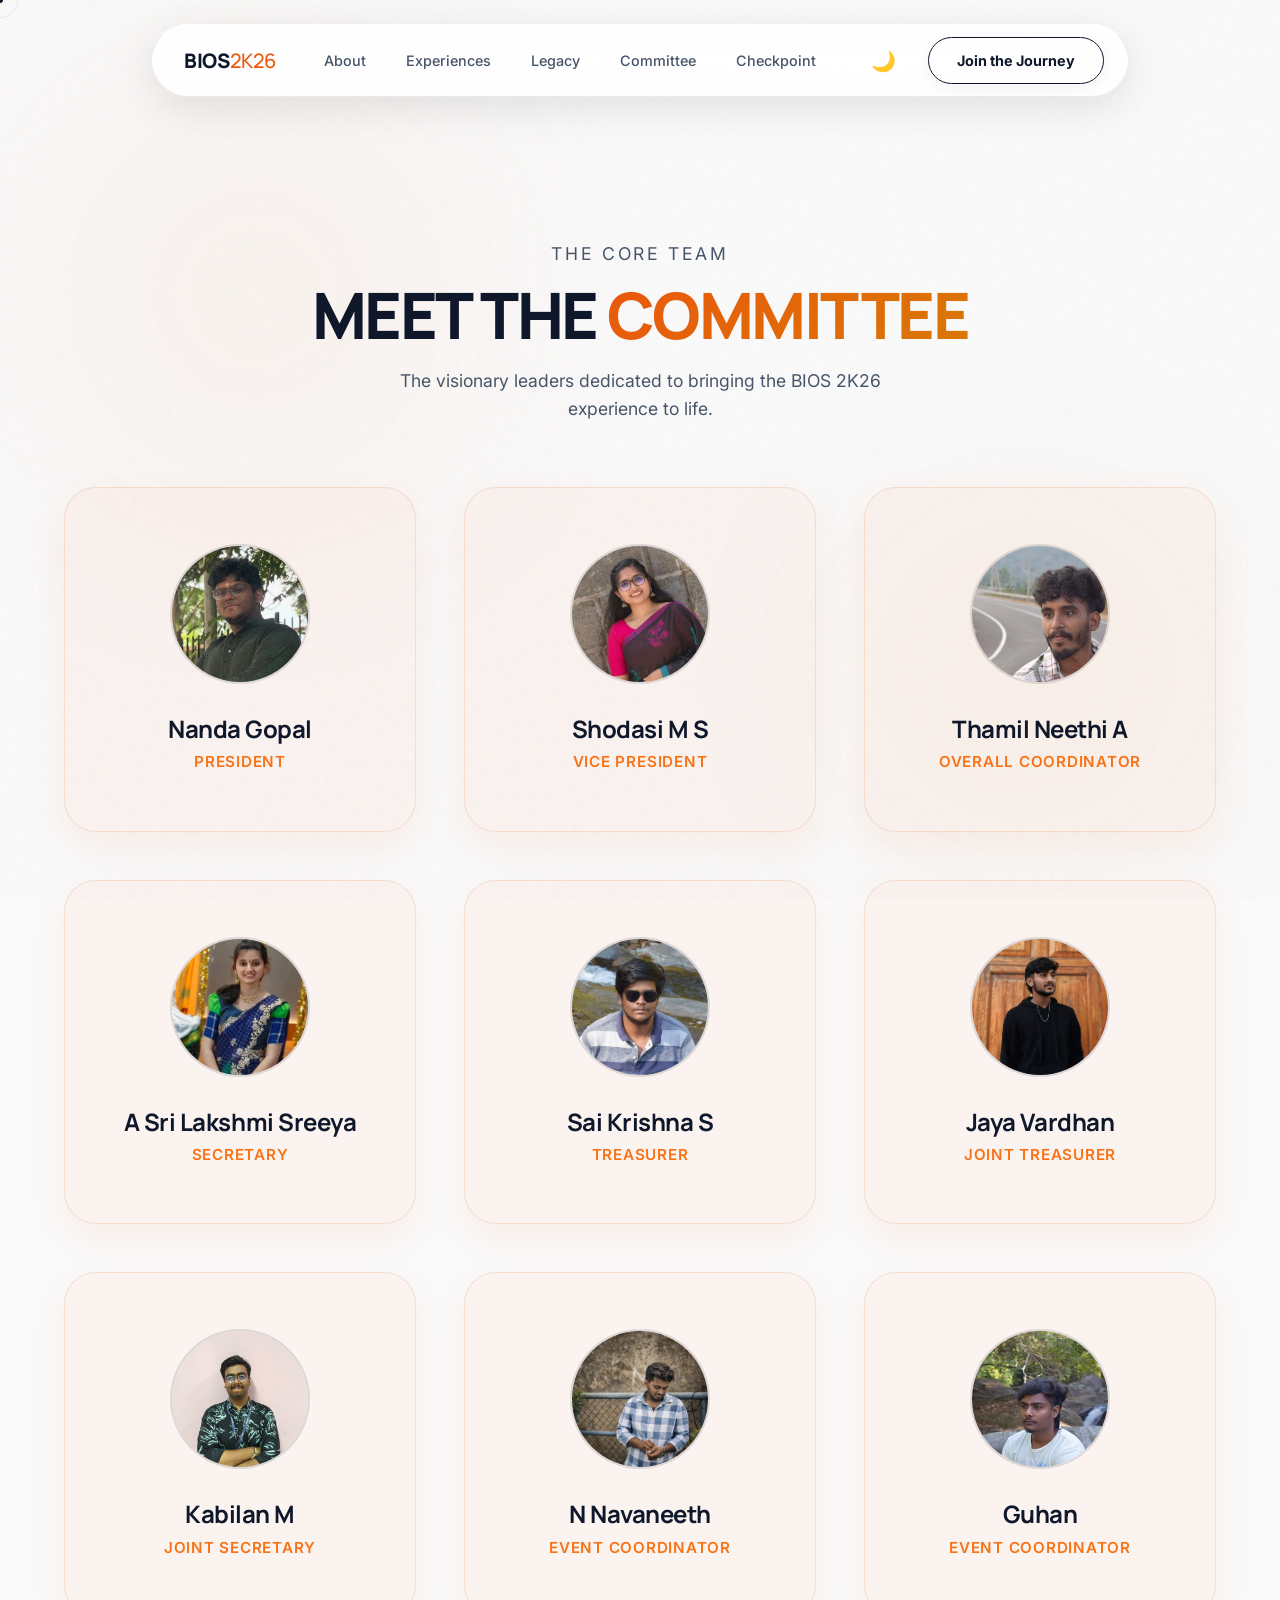
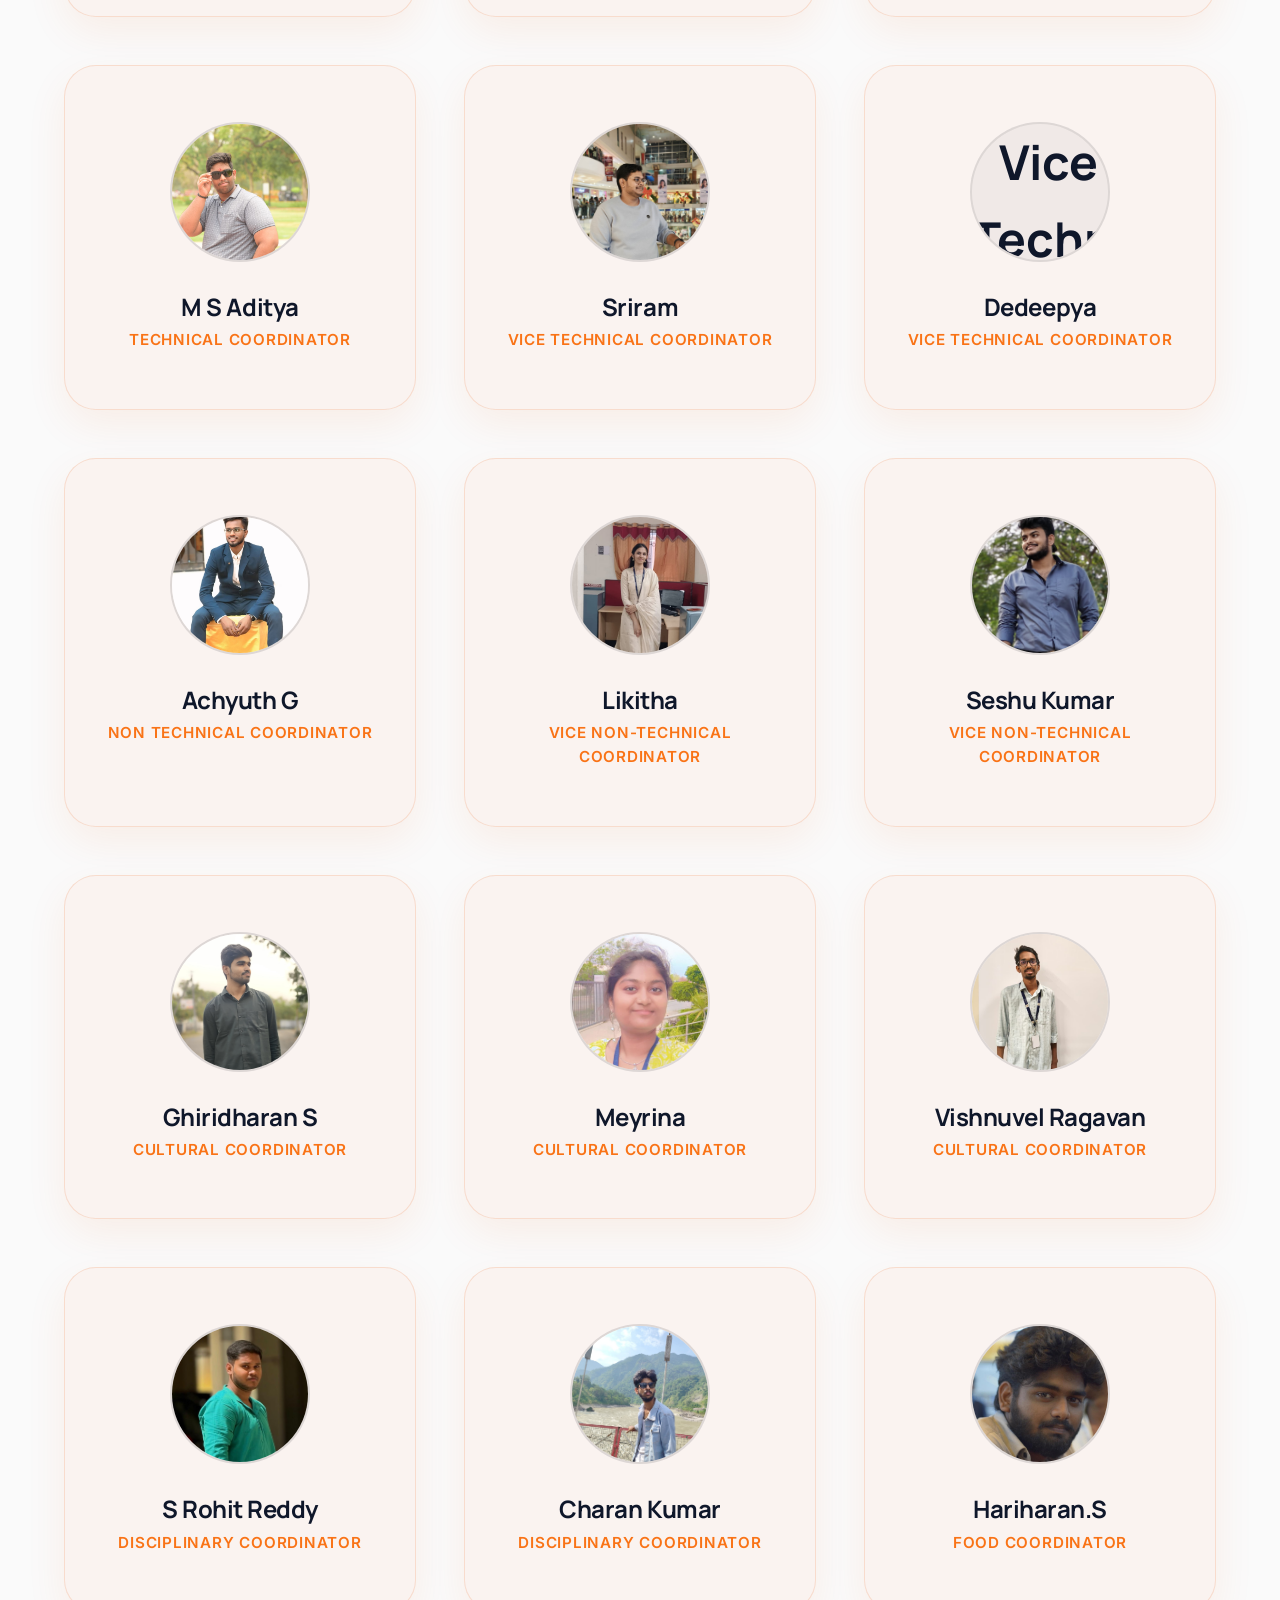
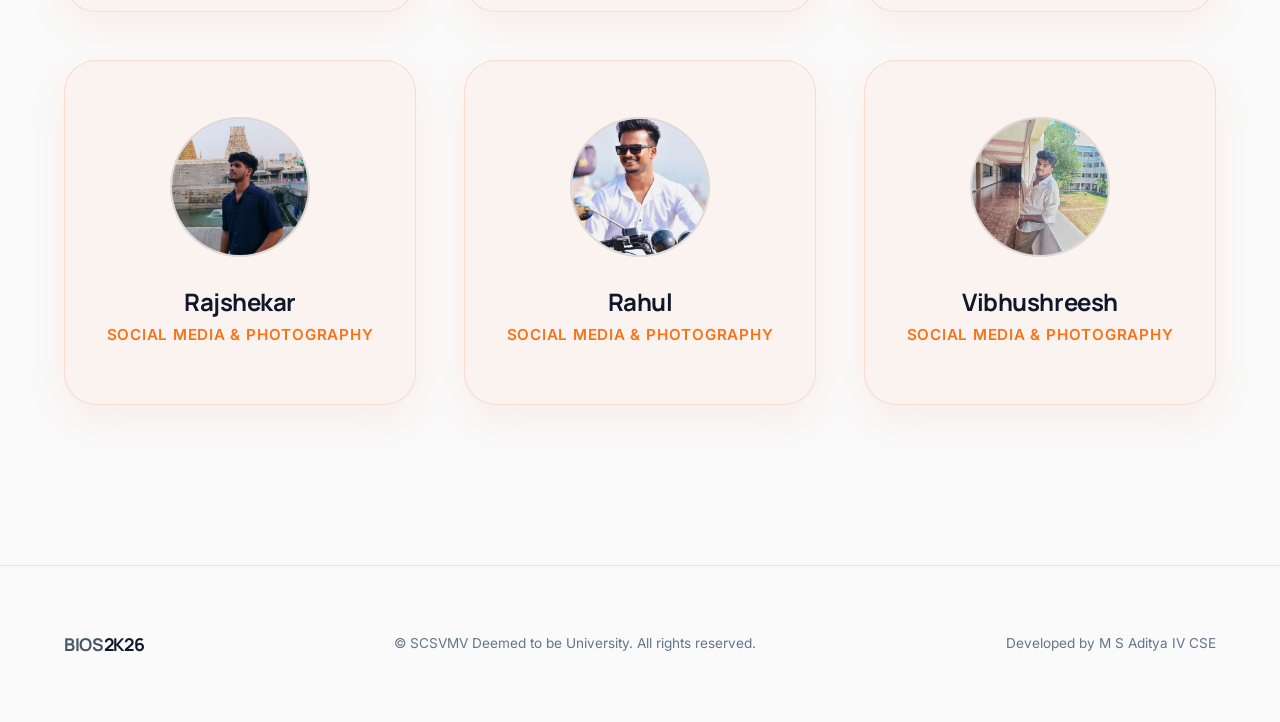
==== committee.html @ 8d7e70b3 "Added images to the posts" ====
<!DOCTYPE html>
<html lang="en" data-theme="dark">
<head>
    <meta charset="UTF-8">
    <meta name="viewport" content="width=device-width, initial-scale=1.0">
    <title>BIOS 2K26 - Committee</title>
    <meta name="description" content="Meet the brilliant minds and dedicated team behind BIOS 2K26.">
    <link rel="preconnect" href="https://fonts.googleapis.com">
    <link rel="preconnect" href="https://fonts.gstatic.com" crossorigin>
    <link href="https://fonts.googleapis.com/css2?family=Inter:wght@300;400;500;600&family=Manrope:wght@400;600;700;800&display=swap" rel="stylesheet">
    <link rel="stylesheet" href="styles.css">
</head>
<body>
    
    <!-- Custom Elegant Cursor -->
    <div class="cursor"></div>
    <div class="cursor-follower"></div>

    <!-- Sophisticated Background -->
    <div class="rich-background">
        <div class="stars"></div>
        <div class="twinkling"></div>
        <div class="mesh-1"></div>
        <div class="mesh-2"></div>
        <div class="noise-overlay"></div>
    </div>

    <!-- Elegant Floating Navigation -->
    <nav class="premium-nav">
        <div class="nav-container">
            <div class="logo">BIOS<span>2K26</span></div>
            <div class="nav-links">
                <a href="index.html#about">About</a>
                <a href="index.html#events">Experiences</a>
                <a href="index.html#gallery">Legacy</a>
                <a href="committee.html">Committee</a>
                <a href="index.html#register">Checkpoint</a>
            </div>
            <div class="nav-actions">
                <button id="theme-toggle" class="theme-toggle" aria-label="Toggle Theme">
                    <span class="icon-moon">🌙</span>
                    <span class="icon-sun">☀️</span>
                </button>
                <a href="index.html#register" class="cta-premium">Join the Journey</a>
            </div>
        </div>
    </nav>

    <!-- Committee Section -->
    <section id="committee" class="narrative fade-up" style="padding-top: 15rem; min-height: 80vh;">
        <div class="section-intro text-center" style="text-align: center; margin-bottom: 2rem;">
            <p class="eyebrow">The Core Team</p>
            <h2>Meet the <span class="gradient-text">Committee</span></h2>
            <p style="margin: 0 auto;">The visionary leaders dedicated to bringing the BIOS 2K26 experience to life.</p>
        </div>

        <div class="committee-grid">
            <div class="committee-card interactive-card">
                <img src="images/nanda.jpeg" alt="President" class="committee-img" onerror="this.onerror=null; this.src='https://via.placeholder.com/140/3B82F6/FFFFFF?text=NG';">
                <h3>Nanda Gopal</h3>
                <p>President</p>
            </div>
            
            <div class="committee-card interactive-card">
                <img src="images/shodasi.jpeg" alt="Vice President" class="committee-img" onerror="this.onerror=null; this.src='https://via.placeholder.com/140/8B5CF6/FFFFFF?text=MS';">
                <h3>Shodasi M S</h3>
                <p>Vice President</p>
            </div>
            
            <div class="committee-card interactive-card">
                <img src="images/tamil.jpeg" alt="Overall Coordinator" class="committee-img" onerror="this.onerror=null; this.src='https://via.placeholder.com/140/10B981/FFFFFF?text=TN';">
                <h3>Thamil Neethi A</h3>
                <p>Overall Coordinator</p>
            </div>

            <div class="committee-card interactive-card">
                <img src="images/sreeya.jpeg" alt="Secretary" class="committee-img">
                <h3>A Sri Lakshmi Sreeya</h3>
                <p>Secretary</p>
            </div>

            <div class="committee-card interactive-card">
                <img src="images/saikrishna.jpeg" alt="Treasurer" class="committee-img">
                <h3>Sai Krishna S</h3>
                <p>Treasurer</p>
            </div>

            <div class="committee-card interactive-card">
                <img src="images/jayavardhan.jpeg" alt="Joint Treasurer" class="committee-img">
                <h3>Jaya Vardhan</h3>
                <p>Joint Treasurer</p>
            </div>
            
            <div class="committee-card interactive-card">
                <img src="images/kabilan.jpeg" alt="Joint Secretary" class="committee-img">
                <h3>Kabilan M</h3>
                <p>Joint Secretary</p>
            </div>

            <div class="committee-card interactive-card">
                <img src="images/navaneeth.jpeg" alt="Event Coordinator" class="committee-img">
                <h3>N Navaneeth </h3>
                <p>Event Coordinator</p>
            </div>

            <div class="committee-card interactive-card">
                <img src="images/guhan.jpeg" alt="Event Coordinator" class="committee-img">
                <h3>Guhan</h3>
                <p>Event Coordinator</p>
            </div>

            <div class="committee-card interactive-card">
                <img src="images/aditya.jpeg" alt="Technical Coordinator" class="committee-img">
                <h3>M S Aditya</h3>
                <p>Technical Coordinator</p>
            </div>

            <div class="committee-card interactive-card">
                <img src="images/sriram.jpeg" alt="Vice Technical Coordinator" class="committee-img">
                <h3>Sriram</h3>
                <p>Vice Technical Coordinator</p>
            </div>

            <div class="committee-card interactive-card">
                <img src="images/dedeepya.jpeg" alt="Vice Technical Coordinator" class="committee-img">
                <h3>Dedeepya</h3>
                <p>Vice Technical Coordinator</p>
            </div>

            <div class="committee-card interactive-card">
                <img src="images/achyuth.jpeg" alt="Non Technical Coordinator" class="committee-img">
                <h3>Achyuth G</h3>
                <p>Non Technical Coordinator</p>
            </div>

            <div class="committee-card interactive-card">
                <img src="images/Likitha.jpeg" alt="Vice Non-Technical Coordinator" class="committee-img">
                <h3>Likitha</h3>
                <p>Vice Non-Technical Coordinator</p>
            </div>

            <div class="committee-card interactive-card">
                <img src="images/seshu.jpeg" alt="Vice Non-Technical Coordinator" class="committee-img">
                <h3>Seshu Kumar</h3>
                <p>Vice Non-Technical Coordinator</p>
            </div>

            <div class="committee-card interactive-card">
                <img src="images/ghiri.jpeg" alt="Cultural Coordinator" class="committee-img" onerror="this.onerror=null; this.src='https://via.placeholder.com/140/EC4899/FFFFFF?text=GS';">
                <h3>Ghiridharan S</h3>
                <p>Cultural Coordinator</p>
            </div>

            <div class="committee-card interactive-card">
                <img src="images/meyrina.jpeg" alt="Cultural Coordinator" class="committee-img">
                <h3>Meyrina</h3>
                <p>Cultural Coordinator</p>
            </div>

            <div class="committee-card interactive-card">
                <img src="images/vishnu.jpeg" alt="Cultural Coordinator" class="committee-img">
                <h3>Vishnuvel Ragavan</h3>
                <p>Cultural Coordinator</p>
            </div>

            <div class="committee-card interactive-card">
                <img src="images/Rohit.jpeg" alt="Disciplinary Coordinator" class="committee-img">
                <h3>S Rohit Reddy </h3>
                <p>Disciplinary Coordinator</p>
            </div>

            <div class="committee-card interactive-card">
                <img src="images/charan.jpeg" alt="Disciplinary Coordinator" class="committee-img">
                <h3>Charan Kumar</h3>
                <p>Disciplinary Coordinator</p>
            </div>

            <div class="committee-card interactive-card">
                <img src="images/hariharan.jpeg" alt="Food Coordinator" class="committee-img" onerror="this.onerror=null; this.src='https://via.placeholder.com/140/F59E0B/FFFFFF?text=HS';">
                <h3>Hariharan.S</h3>
                <p>Food Coordinator</p>
            </div>

            <div class="committee-card interactive-card">
                <img src="images/rajasekar.jpeg" alt="Social Media & Photography" class="committee-img">
                <h3>Rajshekar</h3>
                <p>Social Media & Photography</p>
            </div>

            <div class="committee-card interactive-card">
                <img src="images/Rahul.jpeg" alt="Social Media & Photography" class="committee-img">
                <h3>Rahul</h3>
                <p>Social Media & Photography</p>
            </div>

            <div class="committee-card interactive-card">
                <img src="images/vibhu.jpeg" alt="Social Media & Photography" class="committee-img">
                <h3>Vibhushreesh</h3>
                <p>Social Media & Photography</p>
            </div>
        </div>
    </section>

    <footer class="rich-footer">
        <div class="footer-content">
            <div class="brand">BIOS<span>2K26</span></div>
            <p>&copy; SCSVMV Deemed to be University. All rights reserved.</p>
            <p>Developed by M S Aditya IV CSE</p>
        </div>
    </footer>

    <script src="script.js"></script>
</body>
</html>
---- styles.css ----
:root[data-theme="dark"] {
    /* Premium Midnight Sky Palette */
    --bg-base: #030014; 
    --surface-solid: #0A0D26; 
    --surface-glass: rgba(10, 13, 38, 0.65); 
    
    --border-light: rgba(96, 165, 250, 0.12);
    --border-highlight: rgba(96, 165, 250, 0.35);

    /* Ethereal Starlight / Cyan & Indigo */
    --color-accent-start: #38BDF8; 
    --color-accent-end: #818CF8;   
    --color-accent-solid: #60A5FA;

    --text-primary: #FFFFFF;
    --text-secondary: #9CA3AF; 
    --text-tertiary: #6B7280;
    
    --button-bg: var(--text-primary);
    --button-text: var(--bg-base);

    --surface-ghost: rgba(255, 255, 255, 0.015);
    --border-ghost: rgba(255, 255, 255, 0.08);
    --glow-ghost: 0 0 20px rgba(255, 255, 255, 0.04);
}

:root[data-theme="light"] {
    --bg-base: #FAFAFA; 
    --surface-solid: #FFFFFF; 
    --surface-glass: rgba(255, 255, 255, 0.85); 
    --border-light: rgba(0, 0, 0, 0.08);
    --border-highlight: rgba(0, 0, 0, 0.25);
    --color-accent-start: #EA580C; 
    --color-accent-end: #D97706;   
    --color-accent-solid: #F97316;
    --text-primary: #0F172A; 
    --text-secondary: #475569; 
    --text-tertiary: #64748B;
    
    --button-bg: var(--text-primary);
    --button-text: var(--bg-base);

    /* Subtle vibrant orange presence for light mode cards */
    --surface-ghost: rgba(234, 88, 12, 0.04);
    --border-ghost: rgba(234, 88, 12, 0.15);
    --glow-ghost: 0 15px 40px rgba(234, 88, 12, 0.08);
}

:root {
    --font-display: 'Manrope', 'Inter', sans-serif;
    --font-body: 'Inter', sans-serif;
}

* {
    margin: 0;
    padding: 0;
    box-sizing: border-box;
    cursor: none; 
}

body {
    background-color: var(--bg-base);
    color: var(--text-primary);
    font-family: var(--font-body);
    line-height: 1.6;
    overflow-x: hidden;
    transition: background-color 0.4s ease, color 0.4s ease;
}

h1, h2, h3, h4, .logo {
    font-family: var(--font-display);
    font-weight: 700;
    line-height: 1.1;
    letter-spacing: -0.02em;
}

.cursor {
    width: 6px; height: 6px;
    background: var(--text-primary);
    border-radius: 50%;
    position: fixed;
    pointer-events: none;
    z-index: 9999;
    transform: translate(-50%, -50%);
    transition: width 0.2s, height 0.2s, background-color 0.2s;
    box-shadow: 0 0 8px rgba(0,0,0,0.1);
}

:root[data-theme="dark"] .cursor {
    box-shadow: 0 0 8px rgba(255,255,255,0.8);
}

.cursor-follower {
    width: 36px; height: 36px;
    border: 1px solid var(--border-light);
    background: transparent;
    border-radius: 50%;
    position: fixed;
    pointer-events: none;
    z-index: 9998;
    transform: translate(-50%, -50%);
    transition: width 0.3s cubic-bezier(0.16, 1, 0.3, 1), height 0.3s cubic-bezier(0.16, 1, 0.3, 1), background 0.3s, border-color 0.3s;
    backdrop-filter: blur(2px);
}

.rich-background {
    position: fixed;
    top: 0; left: 0; width: 100vw; height: 100vh;
    z-index: -1;
    overflow: hidden;
    background: var(--bg-base);
    transition: background 0.4s ease;
}

/* Starfield Magic */
.stars {
    position: absolute;
    inset: -50%; /* Allow for moving out of bounds */
    background-image: 
        radial-gradient(1px 1px at 25px 50px, #FFF, rgba(0,0,0,0)),
        radial-gradient(1px 1px at 150px 150px, #FFF, rgba(0,0,0,0)),
        radial-gradient(1.5px 1.5px at 75px 10px, rgba(255,255,255,0.8), rgba(0,0,0,0)),
        radial-gradient(2px 2px at 190px 80px, #FFF, rgba(0,0,0,0)),
        radial-gradient(1.5px 1.5px at 220px 180px, rgba(255,255,255,0.6), rgba(0,0,0,0));
    background-size: 250px 250px;
    animation: drift 120s linear infinite;
    z-index: -3;
    opacity: 0.7;
}

.twinkling {
    position: absolute;
    inset: -50%;
    background-image: 
        radial-gradient(1.5px 1.5px at 40px 120px, #FFF, rgba(0,0,0,0)),
        radial-gradient(2.5px 2.5px at 100px 190px, rgba(255,255,255,0.9), rgba(0,0,0,0)),
        radial-gradient(1px 1px at 160px 40px, #FFF, rgba(0,0,0,0)),
        radial-gradient(2px 2px at 250px 250px, rgba(160, 210, 255, 0.8), rgba(0,0,0,0));
    background-size: 300px 300px;
    animation: drift 80s linear infinite, twinkle 4s ease-in-out infinite alternate;
    z-index: -2;
    opacity: 0.5;
}

@keyframes drift {
    from { transform: translate(0, 0); }
    to { transform: translate(-20%, -10%); }
}

@keyframes twinkle {
    0% { opacity: 0.2; transform: scale(1); }
    100% { opacity: 0.9; transform: scale(1.02); }
}

:root[data-theme="light"] .stars,
:root[data-theme="light"] .twinkling {
    opacity: 0;
    transition: opacity 0.4s ease;
}

.mesh-1 {
    position: absolute;
    width: 60vw; height: 60vw;
    border-radius: 50%;
    background: radial-gradient(circle, var(--color-accent-start), transparent 60%);
    opacity: 0.08;
    top: -10vh; left: -10vw;
    filter: blur(120px);
    animation: slow-drift 20s infinite alternate ease-in-out;
}

.mesh-2 {
    position: absolute;
    width: 50vw; height: 50vw;
    border-radius: 50%;
    background: radial-gradient(circle, var(--color-accent-end), transparent 60%);
    opacity: 0.06;
    bottom: -10vh; right: -5vw;
    filter: blur(120px);
    animation: slow-drift 15s infinite alternate-reverse ease-in-out;
}

.noise-overlay {
    position: absolute;
    inset: 0;
    background-image: url('data:image/svg+xml,%3Csvg viewBox="0 0 200 200" xmlns="http://www.w3.org/2000/svg"%3E%3Cfilter id="noiseFilter"%3E%3CfeTurbulence type="fractalNoise" baseFrequency="0.8" numOctaves="3" stitchTiles="stitch"/%3E%3C/filter%3E%3Crect width="100%25" height="100%25" filter="url(%23noiseFilter)"/%3E%3C/svg%3E');
    opacity: 0.02;
    pointer-events: none;
}

:root[data-theme="light"] .noise-overlay {
    opacity: 0.04;
}

@keyframes slow-drift {
    0% { transform: translate(0, 0); }
    100% { transform: translate(3vw, 3vh); }
}

.gradient-text {
    background: linear-gradient(135deg, var(--color-accent-start), var(--color-accent-end));
    -webkit-background-clip: text;
    background-clip: text;
    -webkit-text-fill-color: transparent;
    display: inline-block;
}

.eyebrow {
    color: var(--color-accent-solid);
    font-size: 0.8rem;
    font-weight: 700;
    letter-spacing: 0.15em;
    text-transform: uppercase;
    display: block;
    margin-bottom: 0.75rem;
}

.mt-auto { margin-top: auto; }
.mb-4 { margin-bottom: 1.5rem; }
.flex-row { display: flex; align-items: center; justify-content: space-between; gap: 2rem; }

.premium-nav {
    position: fixed;
    top: 1.5rem;
    left: 0;
    width: 100%;
    display: flex;
    justify-content: center;
    z-index: 100;
    transition: transform 0.4s cubic-bezier(0.16, 1, 0.3, 1);
}

.nav-container {
    background: var(--surface-glass);
    backdrop-filter: blur(24px);
    border: 1px solid var(--border-light);
    border-top: 1px solid rgba(255, 255, 255, 0.2);
    padding: 0.75rem 1.5rem 0.75rem 2rem;
    border-radius: 100px;
    display: flex;
    align-items: center;
    gap: 3rem;
    box-shadow: 0 10px 40px rgba(0, 0, 0, 0.1);
    transition: background 0.4s, border-color 0.4s;
}

:root[data-theme="dark"] .nav-container {
    box-shadow: 0 10px 40px rgba(0, 0, 0, 0.3);
}

.logo { font-size: 1.25rem; font-weight: 800; }
.logo span { color: var(--color-accent-start); font-weight: 500;}

.nav-links { display: flex; gap: 2.5rem; }

.nav-links a {
    text-decoration: none;
    color: var(--text-secondary);
    font-size: 0.9rem;
    font-weight: 500;
    transition: color 0.3s;
    position: relative;
}

.nav-links a:hover { color: var(--text-primary); }

.nav-actions {
    display: flex;
    align-items: center;
    gap: 1.5rem;
}

.theme-toggle {
    background: transparent;
    border: none;
    color: var(--text-secondary);
    font-size: 1.25rem;
    transition: color 0.3s, transform 0.3s;
    display: flex;
    align-items: center;
    justify-content: center;
    width: 40px; height: 40px;
    border-radius: 50%;
    border: 1px solid transparent;
}

.theme-toggle:hover {
    color: var(--text-primary);
    transform: scale(1.1);
    border-color: var(--border-light);
    background: rgba(0,0,0,0.05);
}

:root[data-theme="dark"] .theme-toggle:hover {
    background: rgba(255,255,255,0.05);
}

:root[data-theme="dark"] .icon-moon,
:root[data-theme="light"] .icon-sun {
    display: none;
}

:root[data-theme="dark"] .icon-sun,
:root[data-theme="light"] .icon-moon {
    display: block;
}

.cta-premium {
    background: transparent;
    color: var(--button-bg);
    text-decoration: none;
    padding: 0.7rem 1.75rem;
    border-radius: 100px;
    font-weight: 700;
    font-size: 0.9rem;
    display: inline-block;
    text-align: center;
    border: 1px solid var(--button-bg);
    box-shadow: 0 4px 15px rgba(0, 0, 0, 0.05);
    position: relative;
    overflow: hidden;
    z-index: 1;
    transition: color 0.4s cubic-bezier(0.16, 1, 0.3, 1), transform 0.4s cubic-bezier(0.16, 1, 0.3, 1), box-shadow 0.4s ease;
}

:root[data-theme="dark"] .cta-premium {
    box-shadow: 0 4px 15px rgba(255, 255, 255, 0.1);
}

.cta-premium::before {
    content: '';
    position: absolute;
    top: 0; left: 0; 
    width: 100%; height: 100%;
    background: var(--button-bg);
    z-index: -1;
    transition: transform 0.5s cubic-bezier(0.16, 1, 0.3, 1);
    transform-origin: right;
    transform: scaleX(0);
}

.cta-premium:hover {
    color: var(--button-text);
    transform: translateY(-3px) scale(1.02);
    box-shadow: 0 12px 25px rgba(0, 0, 0, 0.1);
}

.cta-premium:hover::before {
    transform-origin: left;
    transform: scaleX(1);
}

:root[data-theme="dark"] .cta-premium:hover {
    box-shadow: 0 12px 25px rgba(255, 255, 255, 0.15);
}

.cta-premium.large { padding: 0.9rem 2.5rem; font-size: 1rem; }
.cta-premium.massive { padding: 1.1rem 3.5rem; font-size: 1.1rem; width: 100%; }

.scarcity-banner {
    position: fixed;
    bottom: 30px;
    right: 30px;
    background: var(--surface-glass);
    backdrop-filter: blur(20px);
    border: 1px solid var(--border-light);
    padding: 1rem 1.5rem;
    border-radius: 100px;
    font-weight: 600;
    z-index: 90;
    font-size: 0.8rem;
    letter-spacing: 0.05em;
    box-shadow: 0 15px 40px rgba(0,0,0,0.1);
    color: var(--text-primary);
    transition: transform 0.3s, border-color 0.3s, background 0.4s;
}

:root[data-theme="dark"] .scarcity-banner {
    border-top: 1px solid rgba(255, 255, 255, 0.2);
    box-shadow: 0 15px 40px rgba(0,0,0,0.3);
}

.scarcity-banner:hover {
    transform: translateY(-4px);
    border-color: var(--color-accent-start);
}

section {
    padding: 10rem 5vw;
    max-width: 1400px;
    margin: 0 auto;
}

.fade-up {
    opacity: 0;
    transform: translateY(40px);
    transition: opacity 1s cubic-bezier(0.16, 1, 0.3, 1), transform 1s cubic-bezier(0.16, 1, 0.3, 1);
    will-change: opacity, transform;
}

.fade-up.is-visible {
    opacity: 1;
    transform: none;
}

.hero {
    min-height: 100vh;
    display: flex;
    justify-content: center;
    align-items: center;
    position: relative;
    padding: 8rem 5vw;
}

.hero-content {
    text-align: center;
    max-width: 750px;
    position: relative;
    z-index: 10;
}

.date-badge {
    display: inline-flex;
    align-items: center;
    gap: 0.5rem;
    background: var(--surface-solid);
    border: 1px solid var(--border-light);
    padding: 0.5rem 1.25rem;
    border-radius: 100px;
    font-size: 0.8rem;
    font-weight: 600;
    margin-bottom: 2rem;
    color: var(--text-primary);
    transition: transform 0.3s, border-color 0.3s, box-shadow 0.3s, background 0.4s;
    box-shadow: 0 8px 20px rgba(0,0,0,0.05);
}

:root[data-theme="dark"] .date-badge {
    border-top: 1px solid rgba(255, 255, 255, 0.2);
    box-shadow: 0 8px 20px rgba(0,0,0,0.2);
}

.date-badge:hover {
    transform: translateY(-3px);
    border-color: var(--color-accent-start);
}

.date-badge .dot {
    width: 8px; height: 8px;
    background: var(--color-accent-solid);
    border-radius: 50%;
    box-shadow: 0 0 10px var(--color-accent-start);
}

.hero .title {
    font-size: clamp(3.5rem, 8vw, 6.5rem);
    letter-spacing: -0.04em;
    margin-bottom: 1.5rem;
    transition: color 0.4s ease;
}

:root[data-theme="dark"] .hero .title {
    text-shadow: 0 4px 20px rgba(0,0,0,0.3);
}

.hero .description {
    font-size: 1.15rem;
    color: var(--text-secondary);
    margin-bottom: 2.5rem;
    max-width: 550px;
    margin-inline: auto;
    font-weight: 400;
    line-height: 1.7;
}

.floating-glass {
    position: absolute;
    background: var(--surface-glass);
    backdrop-filter: blur(24px);
    border: 1px solid var(--border-light);
    padding: 1rem 1.5rem;
    border-radius: 1.25rem;
    display: flex;
    align-items: center;
    gap: 1rem;
    box-shadow: 0 15px 40px rgba(0,0,0,0.1);
    z-index: 5;
    will-change: transform;
    transition: background 0.4s, border-color 0.4s, box-shadow 0.4s;
}

:root[data-theme="dark"] .floating-glass {
    border-top: 1px solid rgba(255, 255, 255, 0.3);
    box-shadow: 0 15px 40px rgba(0,0,0,0.3);
}

.floating-glass:hover {
    border-color: var(--border-highlight);
    box-shadow: 0 20px 50px rgba(0,0,0,0.15); 
}

:root[data-theme="dark"] .floating-glass:hover {
    background: rgba(42, 49, 66, 0.9);
    box-shadow: 0 20px 50px rgba(255, 126, 95, 0.15); 
}

.floating-glass .glass-icon {
    font-size: 1.5rem;
    opacity: 0.9;
}

.floating-glass div { display: flex; flex-direction: column; }
.floating-glass strong { font-family: var(--font-display); font-size: 0.95rem; font-weight: 700; color: var(--text-primary); }
.floating-glass span { font-size: 0.8rem; color: var(--text-secondary); }

.glass-1 { top: 20%; left: 8%; }
.glass-2 { bottom: 20%; right: 5%; }

.marquee-container {
    width: 100%;
    background: transparent;
    border-top: 1px solid var(--border-light);
    border-bottom: 1px solid var(--border-light);
    padding: 3.5rem 0;
    overflow: hidden;
    position: relative;
    margin: 0 0 8rem;
    transition: border-color 0.4s;
}

.marquee {
    display: flex;
    white-space: nowrap;
    animation: marquee 35s linear infinite;
    font-family: var(--font-display);
    font-weight: 800;
    font-size: clamp(3rem, 6vw, 5rem);
    letter-spacing: -0.02em;
    color: transparent;
    -webkit-text-stroke: 1px var(--text-tertiary);
    text-transform: uppercase;
}

.marquee span { padding: 0 2rem; }

@keyframes marquee {
    0% { transform: translateX(0); }
    100% { transform: translateX(-50%); }
}

.section-intro { margin-bottom: 3.5rem; }
.section-intro.text-left { text-align: left; }
.section-intro.text-right { text-align: right; }

/* Section Header & Details */
.section-header-flex {
    display: flex;
    justify-content: space-between;
    align-items: flex-end;
    margin-bottom: 3.5rem;
    flex-wrap: wrap;
    gap: 2rem;
}

.section-header-flex .section-intro { 
    margin-bottom: 0; 
    flex: 1;
}

.scroll-controls {
    display: flex;
    gap: 1rem;
    padding-bottom: 1rem;
}

.scroll-btn {
    width: 48px;
    height: 48px;
    border-radius: 50%;
    background: var(--surface-glass);
    border: 1px solid var(--border-light);
    color: var(--text-primary);
    font-size: 1.5rem;
    display: flex;
    align-items: center;
    justify-content: center;
    transition: all 0.3s cubic-bezier(0.16, 1, 0.3, 1);
    backdrop-filter: blur(20px);
}

:root[data-theme="dark"] .scroll-btn {
    border-top: 1px solid rgba(255, 255, 255, 0.2);
    box-shadow: 0 8px 20px rgba(0,0,0,0.2);
}

.scroll-btn:hover {
    background: var(--text-primary);
    color: var(--bg-base);
    transform: translateY(-2px);
    border-color: transparent;
}
.section-intro h2 { 
    font-size: clamp(2.5rem, 5vw, 4.5rem); 
    font-weight: 800;
    text-transform: uppercase;
    margin-bottom: 1rem; 
    letter-spacing: -0.04em; 
}
.section-intro p { font-size: 1.1rem; color: var(--text-secondary); max-width: 550px; display: inline-block; font-weight: 400;}

.horizontal-scroll {
    display: flex;
    gap: 3rem;
    overflow-x: auto;
    padding-bottom: 5rem;
    padding-top: 1rem;
    scrollbar-width: none;
}

.horizontal-scroll::-webkit-scrollbar { display: none; }

.glass-card {
    min-width: 400px;
    min-height: 440px;
    background: var(--surface-ghost);
    border: 1px solid var(--border-ghost);
    box-shadow: var(--glow-ghost);
    backdrop-filter: blur(8px);
    border-radius: 2rem;
    padding: 3.5rem;
    position: relative;
    overflow: hidden;
    transition: transform 0.4s cubic-bezier(0.16, 1, 0.3, 1), background 0.4s, border-color 0.4s, box-shadow 0.4s;
    display: flex;
    flex-direction: column;
}

.card-icon {
    font-size: 1.75rem;
    margin-bottom: 1.5rem;
    opacity: 0.9;
    transition: transform 0.4s ease, filter 0.4s ease;
}

.glass-card h3 {
    font-size: 1.4rem;
    margin-bottom: 0.75rem;
    color: var(--text-primary);
    font-weight: 700;
}

.glass-card p {
    color: var(--text-secondary);
    margin-bottom: 2.5rem;
    font-size: 0.95rem;
    font-weight: 400;
    line-height: 1.6;
}

.card-action {
    margin-top: auto;
    font-weight: 600;
    font-size: 0.9rem;
    color: var(--text-secondary);
    display: flex;
    align-items: center;
    transition: color 0.3s ease, transform 0.3s ease;
}

.interactive-card:hover {
    transform: translateY(-8px);
    border-color: var(--border-highlight);
    background: var(--surface-glass);
    backdrop-filter: blur(24px);
    box-shadow: 0 25px 50px rgba(0,0,0,0.1); 
}

:root[data-theme="dark"] .interactive-card:hover {
    background: rgba(10, 13, 38, 0.85); 
    border-top: 1px solid rgba(255, 255, 255, 0.2); 
    box-shadow: 0 25px 50px rgba(0,0,0,0.5), 0 0 40px rgba(96, 165, 250, 0.1); 
}

.interactive-card:hover .card-icon { 
    transform: scale(1.15); 
}

.interactive-card:hover .card-action { color: var(--text-primary); transform: translateX(8px); }

.bento-grid {
    display: grid;
    grid-template-areas: 
        "main main side1"
        "main main side2"
        "bottom bottom bottom";
    gap: 2.5rem;
    grid-template-columns: 1fr 1fr 1fr;
    grid-auto-rows: 250px;
}

.bento-box {
    background: var(--surface-ghost);
    border: 1px solid var(--border-ghost);
    box-shadow: var(--glow-ghost);
    backdrop-filter: blur(8px);
    border-radius: 2.5rem;
    padding: 3.5rem;
    position: relative;
    overflow: hidden;
    transition: transform 0.4s ease, border-color 0.4s ease, background 0.4s ease, box-shadow 0.4s ease;
    display: flex;
    flex-direction: column;
}

.bento-bg {
    position: absolute;
    inset: 0;
    opacity: 0;
    z-index: 0;
    transition: opacity 0.4s ease;
}

.bg-gradient-1 { background: linear-gradient(135deg, var(--color-accent-start), transparent 60%); }
.bg-gradient-2 { background: radial-gradient(circle at bottom right, var(--color-accent-end), transparent 70%); }

.bento-content {
    position: relative;
    z-index: 1;
    height: 100%;
    display: flex;
    flex-direction: column;
}

.bento-content h3 { font-size: 1.5rem; margin-bottom: 0.5rem; font-weight: 700; color: var(--text-primary); }
.bento-content p { color: var(--text-secondary); font-size: 0.95rem; font-weight: 400;}

.pill-tags { display: flex; flex-wrap: wrap; gap: 0.6rem; }
.pill-tags .tag {
    background: rgba(0,0,0,0.03);
    border: 1px solid var(--border-light);
    padding: 0.4rem 1rem;
    border-radius: 100px;
    font-size: 0.8rem;
    color: var(--text-primary);
    font-weight: 500;
}

:root[data-theme="dark"] .pill-tags .tag {
    background: rgba(255,255,255,0.06);
    border-color: rgba(255,255,255,0.1);
}

.interactive-bento:hover {
    transform: translateY(-6px);
    border-color: var(--border-highlight);
    background: var(--surface-glass);
    backdrop-filter: blur(20px);
    box-shadow: 0 25px 50px rgba(0,0,0,0.1);
}

:root[data-theme="dark"] .interactive-bento:hover {
    background: rgba(10, 13, 38, 0.85);
    border-top: 1px solid rgba(255, 255, 255, 0.2); 
    box-shadow: 0 25px 50px rgba(0,0,0,0.5), 0 0 40px rgba(96, 165, 250, 0.08);
}

.interactive-bento:hover .bento-bg { opacity: 0.12; }

.gallery-grid {
    display: grid;
    grid-template-columns: repeat(2, 1fr);
    gap: 3rem;
}

.gallery-item {
    aspect-ratio: 16/9;
    background: var(--surface-ghost);
    border: 1px solid var(--border-ghost);
    box-shadow: var(--glow-ghost);
    backdrop-filter: blur(8px);
    border-radius: 1.5rem;
    display: flex;
    align-items: center;
    justify-content: center;
    position: relative;
    overflow: hidden;
    transition: all 0.5s cubic-bezier(0.16, 1, 0.3, 1);
}

.gallery-item .year {
    font-family: var(--font-display);
    font-size: 5rem;
    font-weight: 800;
    color: rgba(0,0,0,0.05);
    transition: transform 0.5s ease, color 0.5s ease;
    z-index: 1;
}

:root[data-theme="dark"] .gallery-item .year {
    color: rgba(255,255,255,0.1);
}

.overlay-content {
    position: absolute;
    inset: 0;
    background: rgba(255, 255, 255, 0.85); 
    backdrop-filter: blur(12px);
    display: flex;
    align-items: center;
    justify-content: center;
    padding: 3rem;
    text-align: center;
    font-family: var(--font-body);
    font-size: 1.25rem;
    font-weight: 500;
    color: var(--text-primary);
    opacity: 0;
    transition: opacity 0.4s ease;
    z-index: 2;
}

:root[data-theme="dark"] .overlay-content {
    background: rgba(18, 22, 30, 0.85); 
}

.hover-reveal:hover {
    border-color: var(--border-highlight);
    background: var(--surface-glass);
    box-shadow: 0 25px 50px rgba(0,0,0,0.15);
}

:root[data-theme="dark"] .hover-reveal:hover {
    background: rgba(10, 13, 38, 0.85);
    border-top: 1px solid rgba(255, 255, 255, 0.2);
    box-shadow: 0 25px 50px rgba(0,0,0,0.5);
}

.hover-reveal:hover .year {
    transform: scale(1.1);
    color: rgba(0, 0, 0, 0.08);
}

:root[data-theme="dark"] .hover-reveal:hover .year {
    color: rgba(255, 255, 255, 0.15);
}

.hover-reveal:hover .overlay-content { opacity: 1; }

.split-checkpoint {
    display: flex;
    gap: 5rem;
    border-radius: 2rem;
    padding: 0;
}

.split-left {
    flex: 1.5;
    background: var(--surface-ghost);
    border: 1px solid var(--border-ghost);
    box-shadow: var(--glow-ghost);
    backdrop-filter: blur(8px);
    border-radius: 2rem;
    position: relative;
    overflow: hidden;
    transition: transform 0.4s ease, border-color 0.4s ease, box-shadow 0.4s ease, background 0.4s ease;
}

.pane-content {
    padding: 5rem;
    height: 100%;
    display: flex;
    flex-direction: column;
    justify-content: center;
}

.split-left h2 { font-size: 3rem; margin-bottom: 0.5rem; letter-spacing: -0.02em; font-weight: 800; }

.gform-wrapper {
    margin-top: 3rem;
    background: rgba(0,0,0,0.02);
    border: 1px solid var(--border-light);
    border-radius: 1rem;
    padding: 1rem;
    text-align: center;
    transition: background 0.4s, border-color 0.4s;
}

.gform-iframe {
    width: 100%;
    height: 800px;
    border: none;
    border-radius: 0.5rem;
    background: transparent;
}

:root[data-theme="dark"] .gform-wrapper {
    background: rgba(0,0,0,0.2);
}

.gform-placeholder .gform-note {
    font-size: 0.9rem;
    color: var(--text-secondary);
    margin-bottom: 2rem;
}

.gform-placeholder code {
    background: var(--bg-base);
    padding: 0.2rem 0.6rem;
    border-radius: 4px;
    font-family: monospace;
    font-size: 0.85rem;
}

.interactive-pane:hover {
    transform: translateY(-8px);
    border-color: var(--border-highlight);
    background: var(--surface-glass);
    backdrop-filter: blur(24px);
    box-shadow: 0 30px 60px rgba(0,0,0,0.1);
}

:root[data-theme="dark"] .interactive-pane:hover {
    background: rgba(10, 13, 38, 0.85);
    border-top: 1px solid rgba(255, 255, 255, 0.2);
    box-shadow: 0 30px 60px rgba(0,0,0,0.6), 0 0 50px rgba(96, 165, 250, 0.1);
}

.countdown { display: flex; gap: 1rem; margin-top: 1rem;}

.time-box {
    background: rgba(0,0,0,0.03);
    border: 1px solid var(--border-light);
    padding: 1rem 1.25rem;
    border-radius: 0.75rem;
    text-align: center;
    min-width: 80px;
    transition: transform 0.3s, border-color 0.3s;
}

:root[data-theme="dark"] .time-box {
    background: rgba(0,0,0,0.3);
    border-top: 1px solid rgba(255, 255, 255, 0.15);
    box-shadow: inset 0 4px 10px rgba(0,0,0,0.3);
}

.time-box span {
    display: block;
    font-family: var(--font-display);
    font-size: 2.5rem;
    color: var(--text-primary);
    line-height: 1;
    font-weight: 700;
}

.time-box label { font-size: 0.7rem; color: var(--color-accent-solid); letter-spacing: 0.15em; font-weight: 600; }

.split-right {
    flex: 1;
    padding: 2rem 0;
    display: flex;
    flex-direction: column;
    justify-content: center;
}

.split-right h3 { font-size: 1.75rem; margin-bottom: 0.5rem; font-weight: 700; }

.contact-card {
    display: flex;
    align-items: center;
    gap: 1.5rem;
    padding: 1.5rem;
    background: var(--surface-ghost);
    border: 1px solid var(--border-ghost);
    box-shadow: var(--glow-ghost);
    backdrop-filter: blur(8px);
    border-radius: 1.25rem;
    margin-bottom: 1rem;
    transition: all 0.3s ease;
}

.interactive-contact:hover {
    border-color: var(--border-highlight);
    background: var(--surface-glass);
    backdrop-filter: blur(12px);
    transform: translateX(8px);
    box-shadow: 0 15px 40px rgba(0,0,0,0.1);
}

:root[data-theme="dark"] .interactive-contact:hover {
    background: rgba(10, 13, 38, 0.85);
    border-top: 1px solid rgba(255, 255, 255, 0.15);
    box-shadow: 0 15px 40px rgba(0,0,0,0.4);
}

.contact-card .avatar {
    width: 48px; height: 48px;
    background: rgba(0,0,0,0.04);
    border: 1px solid var(--border-light);
    border-radius: 50%;
    display: flex; align-items: center; justify-content: center;
    font-weight: 600;
    font-family: var(--font-display);
    font-size: 0.9rem;
    color: var(--text-primary);
}

:root[data-theme="dark"] .contact-card .avatar {
    background: rgba(255,255,255,0.08);
    border: 1px solid rgba(255,255,255,0.15);
}

.contact-card strong { display: block; font-size: 1.1rem; font-weight: 700; }
.contact-card span { color: var(--text-secondary); font-size: 0.85rem; font-weight: 500; }

.rich-footer {
    padding: 4rem 5vw;
    border-top: 1px solid var(--border-light);
}

.footer-content {
    display: flex;
    justify-content: space-between;
    align-items: center;
    color: var(--text-tertiary);
    font-size: 0.85rem;
    max-width: 1200px;
    margin: 0 auto;
}

.footer-content .brand { font-family: var(--font-display); font-weight: 700; color: var(--text-secondary); font-size: 1.1rem; letter-spacing: -0.02em;}
.footer-content .brand span { color: var(--text-primary); }

@media (max-width: 1024px) {
    section { padding: 8rem 4vw; }
    .section-header-flex { flex-direction: column; align-items: flex-start; gap: 1.5rem; }
}

@media (max-width: 900px) {
    .nav-container { flex-direction: column; gap: 1rem; padding: 1.5rem; border-radius: 1.5rem; }
    .nav-links { flex-wrap: wrap; justify-content: center; gap: 1rem; }
    .hero .title { font-size: clamp(3rem, 10vw, 4rem); }
    .floating-glass { display: none; }
    
    .bento-grid {
        grid-template-columns: 1fr;
        grid-template-areas: "main" "side1" "side2" "bottom";
        grid-auto-rows: auto;
        gap: 1.5rem;
    }
    
    .gallery-grid { grid-template-columns: 1fr; gap: 1.5rem; }
    .split-checkpoint { flex-direction: column; gap: 3rem; }
    .split-right { padding: 1rem 0; }
    .footer-content { flex-direction: column; gap: 1.5rem; text-align: center; }
    
    .cursor, .cursor-follower { display: none; }
    * { cursor: auto; }
}

/* Committee Page Styles */
.committee-grid {
    display: grid;
    grid-template-columns: repeat(auto-fit, minmax(280px, 1fr));
    gap: 3rem;
    margin-top: 4rem;
}

.committee-card {
    background: var(--surface-ghost);
    border: 1px solid var(--border-ghost);
    box-shadow: var(--glow-ghost);
    backdrop-filter: blur(8px);
    border-radius: 2rem;
    padding: 3.5rem 2rem;
    text-align: center;
    transition: transform 0.4s cubic-bezier(0.16, 1, 0.3, 1), background 0.4s, border-color 0.4s, box-shadow 0.4s;
    display: flex;
    flex-direction: column;
    align-items: center;
}

.committee-card:hover {
    transform: translateY(-8px);
    border-color: var(--border-highlight);
    background: var(--surface-glass);
    box-shadow: 0 25px 50px rgba(0,0,0,0.1); 
}

:root[data-theme="dark"] .committee-card:hover {
    background: rgba(10, 13, 38, 0.85); 
    border-top: 1px solid rgba(255, 255, 255, 0.2); 
    box-shadow: 0 25px 50px rgba(0,0,0,0.5), 0 0 40px rgba(96, 165, 250, 0.1); 
}

.committee-img {
    width: 140px;
    height: 140px;
    border-radius: 50%;
    background: rgba(0,0,0,0.04);
    border: 2px solid var(--border-light);
    margin-bottom: 2rem;
    object-fit: cover;
    display: flex;
    align-items: center;
    justify-content: center;
    font-size: 3rem;
    font-family: var(--font-display);
    font-weight: 700;
    color: var(--text-primary);
    transition: transform 0.4s ease, border-color 0.4s ease;
}

:root[data-theme="dark"] .committee-img {
    background: rgba(255,255,255,0.08);
}

.committee-card:hover .committee-img {
    transform: scale(1.1);
    border-color: var(--color-accent-start);
}

.committee-card h3 {
    font-size: 1.5rem;
    margin-bottom: 0.5rem;
    color: var(--text-primary);
    font-weight: 700;
}

.committee-card p {
    color: var(--color-accent-solid);
    font-size: 0.95rem;
    font-weight: 600;
    letter-spacing: 0.05em;
    text-transform: uppercase;
}

@media (max-width: 600px) {
    section { padding: 5rem 4vw; }
    .nav-container { padding: 1rem; gap: 0.75rem; }
    .nav-actions { width: 100%; justify-content: space-between; gap: 1rem; }
    
    .hero { min-height: 80vh; padding: 8rem 4vw 4rem; }
    .hero .title { font-size: 2.75rem; }
    .hero .description { font-size: 1rem; }
    
    .cta-premium.large { font-size: 1rem; padding: 0.8rem 1.5rem; }
    .cta-premium.massive { font-size: 1rem; padding: 1rem 1.5rem; }
    
    /* Shrink the massive spacing inside cards for mobile */
    .glass-card, .bento-box { 
        padding: 2rem; 
        border-radius: 1.5rem; 
        min-width: 280px; 
    }
    .glass-card { min-height: 380px; }
    .horizontal-scroll { gap: 1.5rem; padding-bottom: 3rem; }
    
    .marquee { font-size: 2.5rem; }
    .marquee-container { padding: 1.5rem 0; margin: 0 0 4rem; }
    
    .section-intro h2 { font-size: 2.5rem; }
    
    .gallery-item .year { font-size: 3.5rem; }
    .overlay-content { padding: 1.5rem; font-size: 1rem; }
    
    .pane-content { padding: 2rem; }
    .split-left h2 { font-size: 2.5rem; }
    .gform-wrapper { padding: 2rem 1rem; margin-top: 1.5rem; }
    
    .time-box { min-width: 65px; padding: 0.75rem; }
    .time-box span { font-size: 1.8rem; }
}
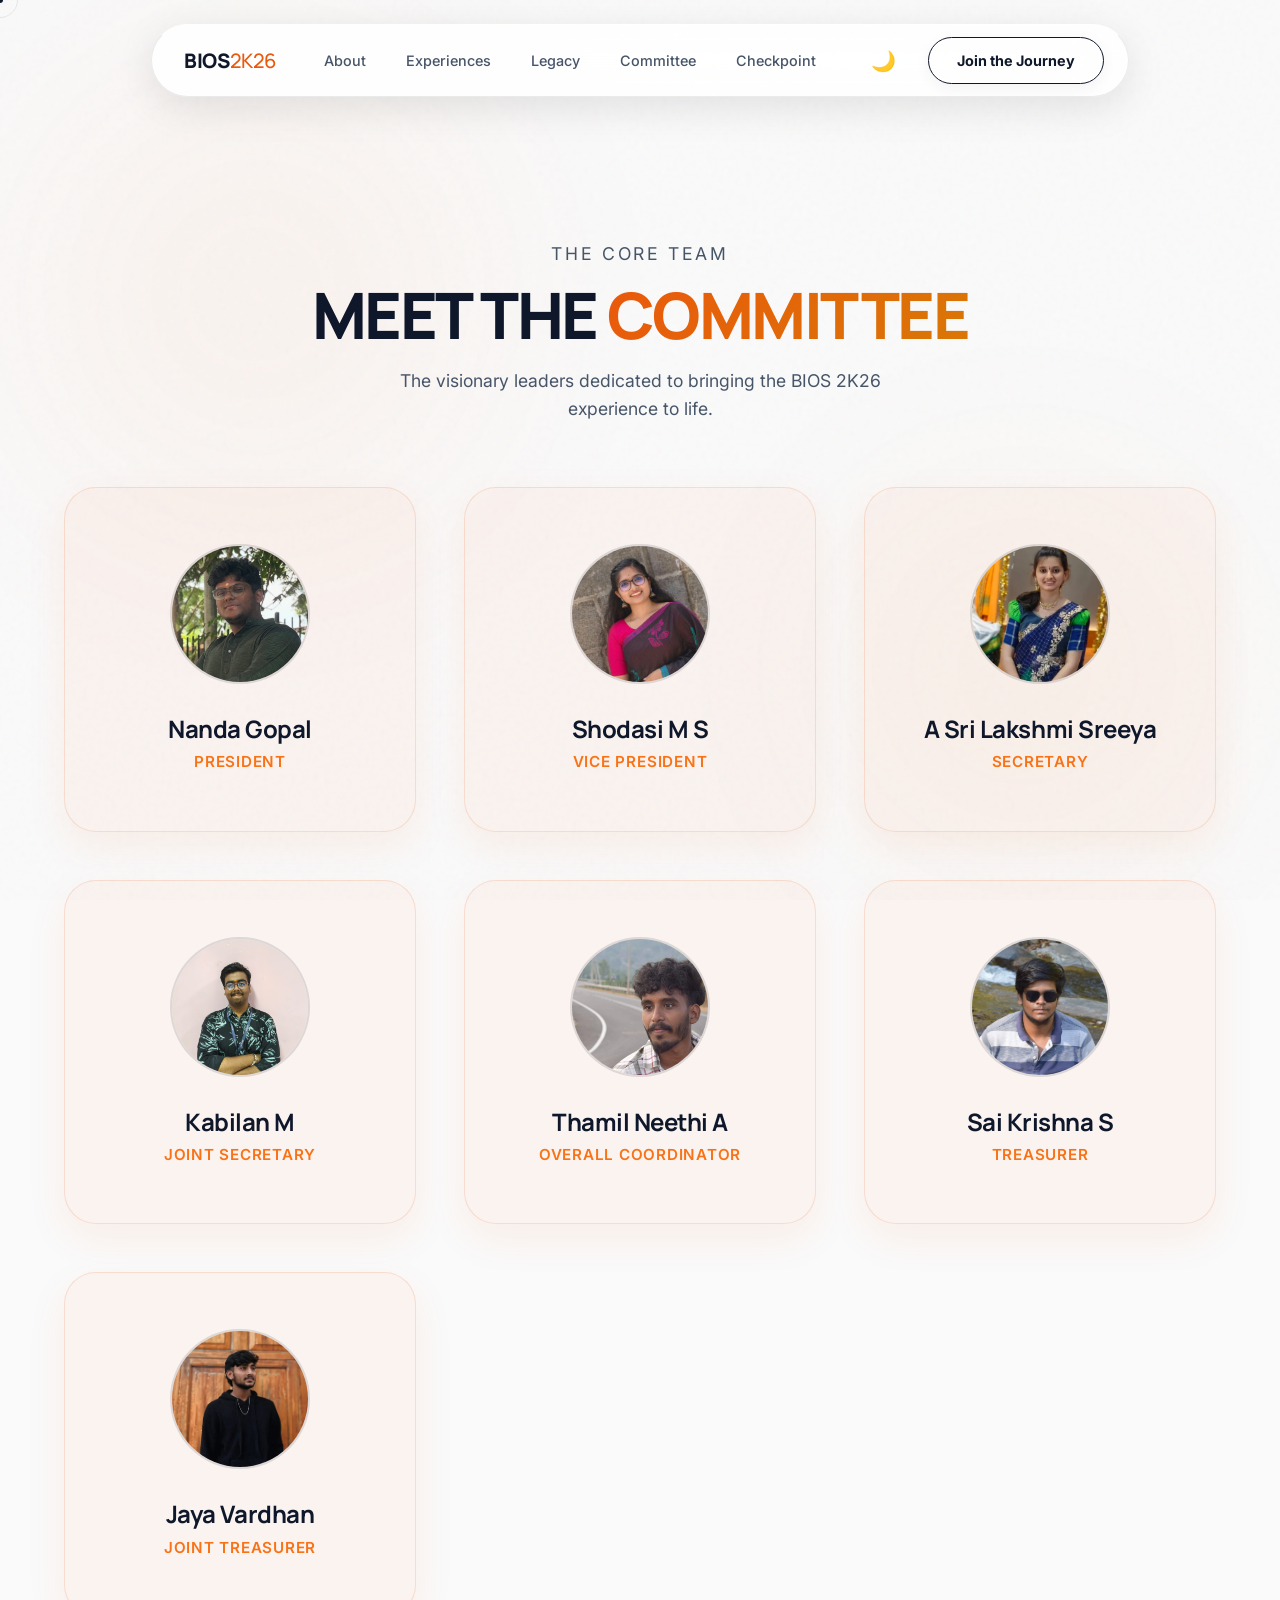
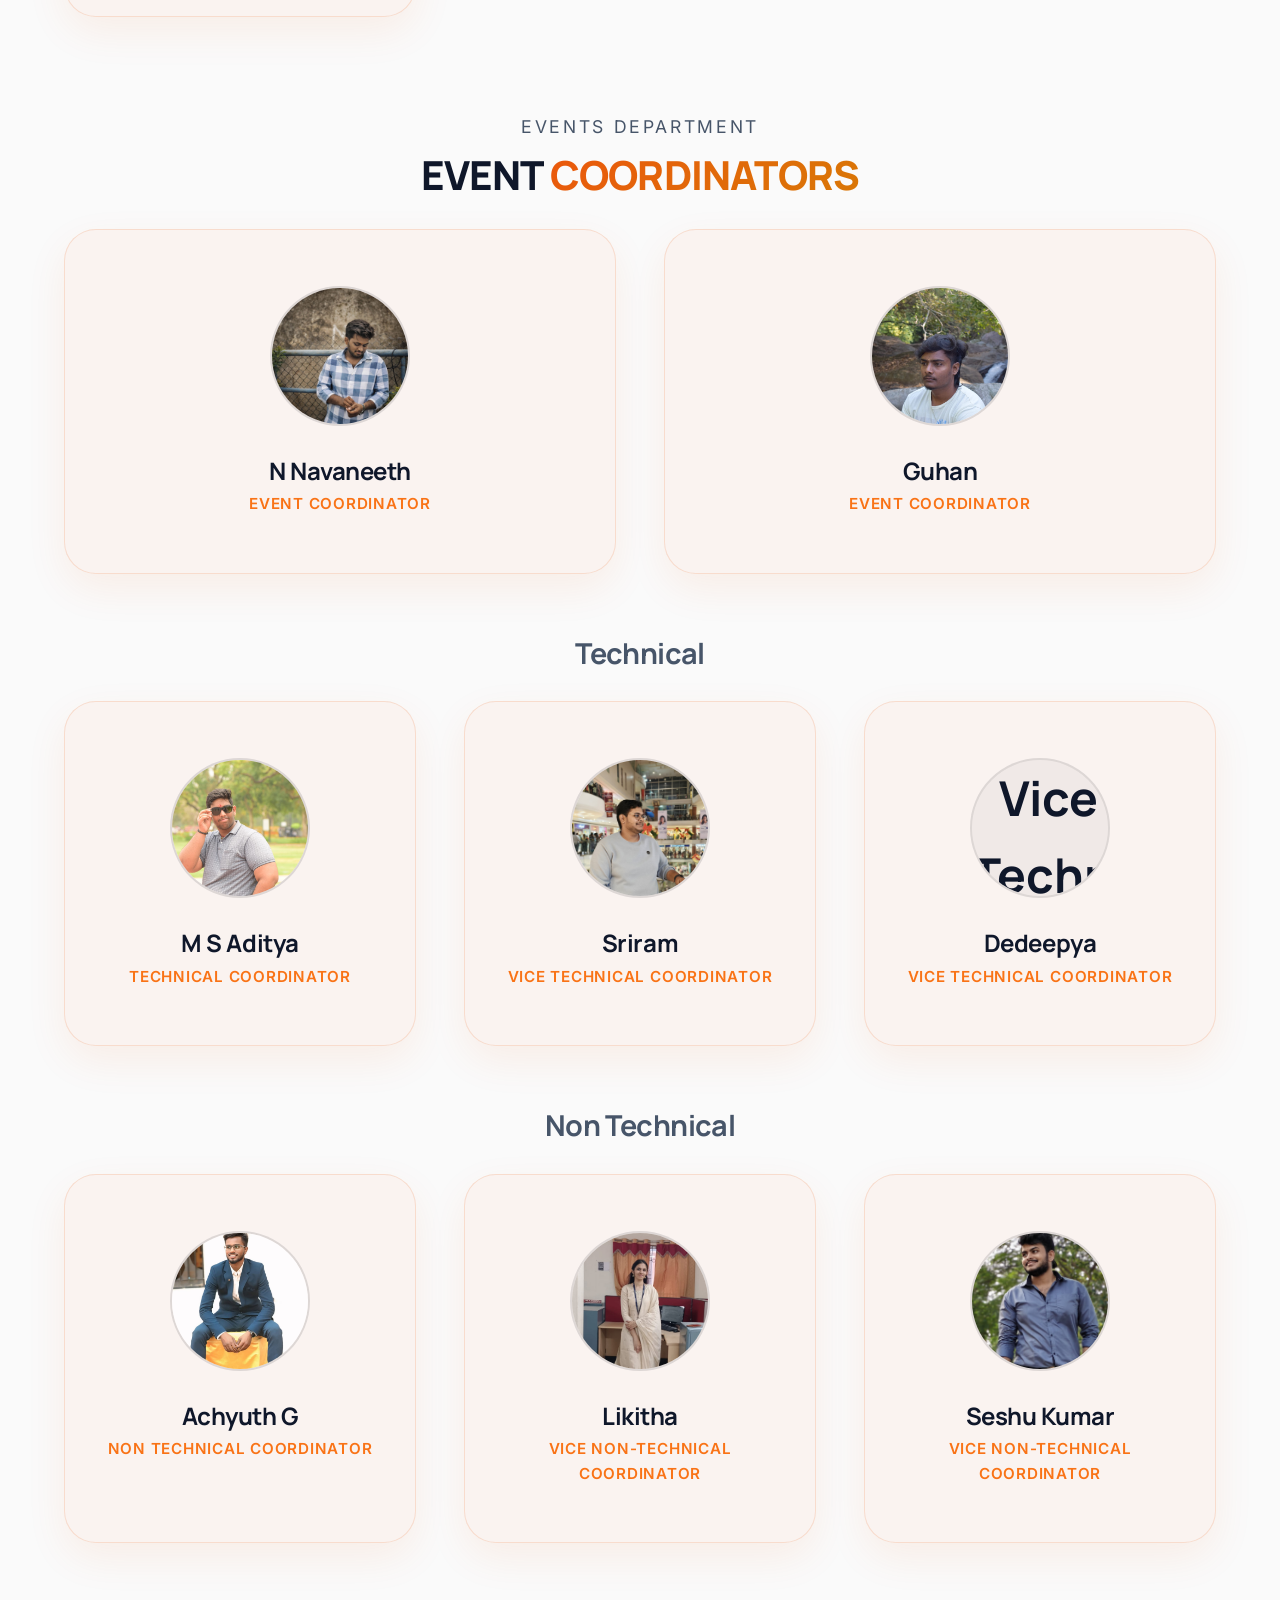
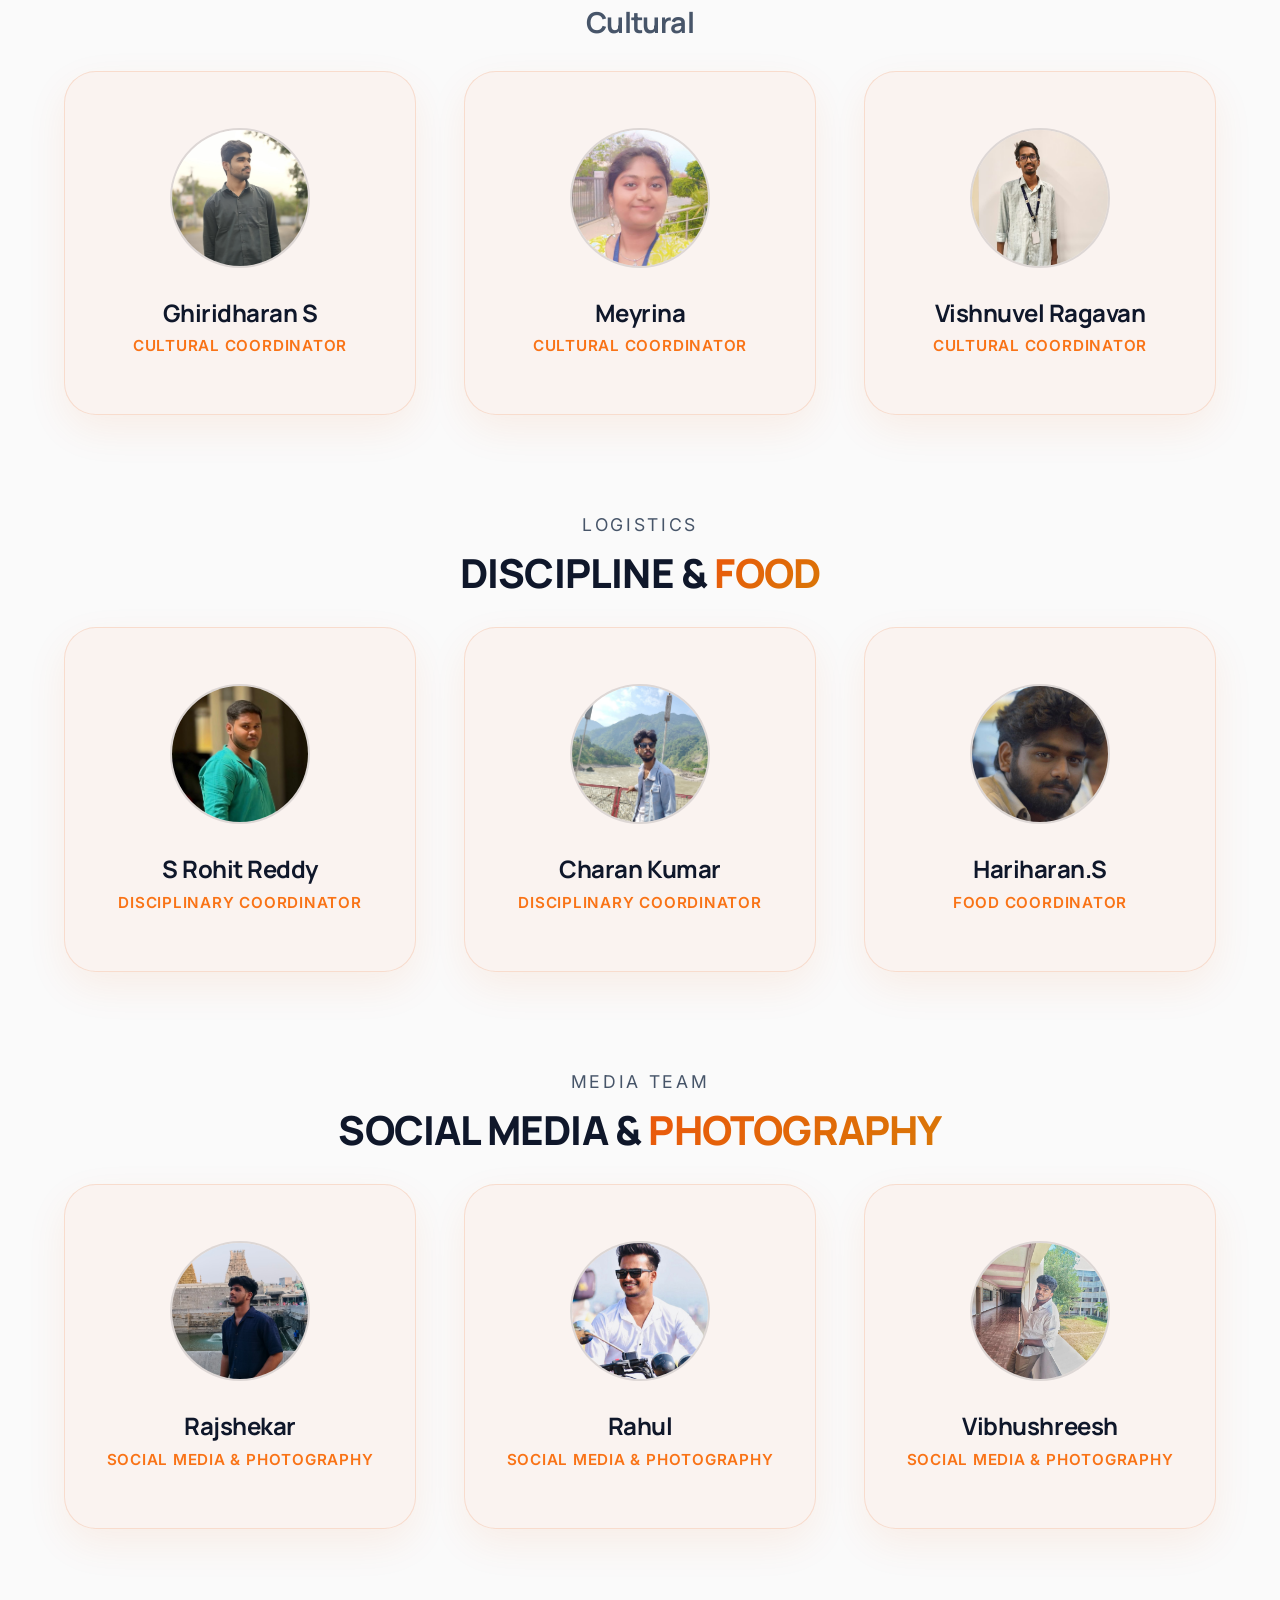
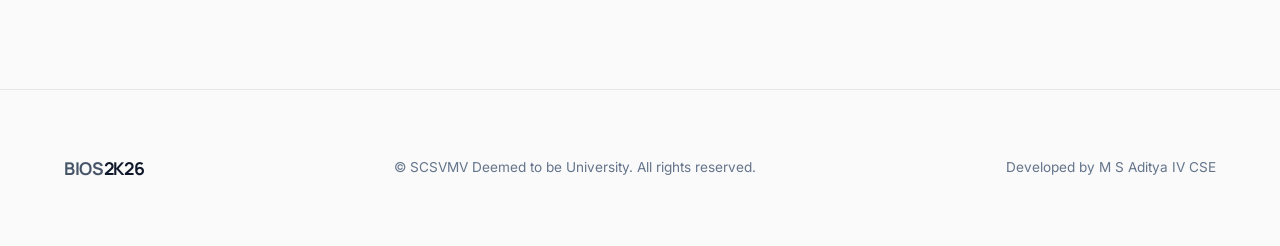
==== commit a188441c: "reorganisation of the posts" ====
--- a/committee.html
+++ b/committee.html
@@ -54,145 +54,162 @@
             <p style="margin: 0 auto;">The visionary leaders dedicated to bringing the BIOS 2K26 experience to life.</p>
         </div>
 
+        <!-- Core Team -->
         <div class="committee-grid">
             <div class="committee-card interactive-card">
                 <img src="images/nanda.jpeg" alt="President" class="committee-img" onerror="this.onerror=null; this.src='https://via.placeholder.com/140/3B82F6/FFFFFF?text=NG';">
                 <h3>Nanda Gopal</h3>
                 <p>President</p>
             </div>
-            
             <div class="committee-card interactive-card">
                 <img src="images/shodasi.jpeg" alt="Vice President" class="committee-img" onerror="this.onerror=null; this.src='https://via.placeholder.com/140/8B5CF6/FFFFFF?text=MS';">
                 <h3>Shodasi M S</h3>
                 <p>Vice President</p>
             </div>
-            
+            <div class="committee-card interactive-card">
+                <img src="images/sreeya.jpeg" alt="Secretary" class="committee-img">
+                <h3>A Sri Lakshmi Sreeya</h3>
+                <p>Secretary</p>
+            </div>
+            <div class="committee-card interactive-card">
+                <img src="images/kabilan.jpeg" alt="Joint Secretary" class="committee-img">
+                <h3>Kabilan M</h3>
+                <p>Joint Secretary</p>
+            </div>
             <div class="committee-card interactive-card">
                 <img src="images/tamil.jpeg" alt="Overall Coordinator" class="committee-img" onerror="this.onerror=null; this.src='https://via.placeholder.com/140/10B981/FFFFFF?text=TN';">
                 <h3>Thamil Neethi A</h3>
                 <p>Overall Coordinator</p>
             </div>
-
-            <div class="committee-card interactive-card">
-                <img src="images/sreeya.jpeg" alt="Secretary" class="committee-img">
-                <h3>A Sri Lakshmi Sreeya</h3>
-                <p>Secretary</p>
-            </div>
-
             <div class="committee-card interactive-card">
                 <img src="images/saikrishna.jpeg" alt="Treasurer" class="committee-img">
                 <h3>Sai Krishna S</h3>
                 <p>Treasurer</p>
             </div>
-
             <div class="committee-card interactive-card">
                 <img src="images/jayavardhan.jpeg" alt="Joint Treasurer" class="committee-img">
                 <h3>Jaya Vardhan</h3>
                 <p>Joint Treasurer</p>
             </div>
-            
-            <div class="committee-card interactive-card">
-                <img src="images/kabilan.jpeg" alt="Joint Secretary" class="committee-img">
-                <h3>Kabilan M</h3>
-                <p>Joint Secretary</p>
-            </div>
-
+        </div>
+
+        <!-- Events Department -->
+        <div class="section-intro text-center" style="text-align: center; margin: 6rem auto 2rem;">
+            <p class="eyebrow">Events Department</p>
+            <h3 style="font-size: 2.5rem; font-family: var(--font-display); font-weight: 800; text-transform: uppercase;">Event <span class="gradient-text">Coordinators</span></h3>
+        </div>
+        <div class="committee-grid" style="margin-top: 2rem;">
             <div class="committee-card interactive-card">
                 <img src="images/navaneeth.jpeg" alt="Event Coordinator" class="committee-img">
                 <h3>N Navaneeth </h3>
                 <p>Event Coordinator</p>
             </div>
-
             <div class="committee-card interactive-card">
                 <img src="images/guhan.jpeg" alt="Event Coordinator" class="committee-img">
                 <h3>Guhan</h3>
                 <p>Event Coordinator</p>
             </div>
-
+        </div>
+
+        <!-- Technical Sub Department -->
+        <h4 style="text-align: center; font-size: 1.8rem; margin-top: 4rem; font-family: var(--font-display); color: var(--text-secondary);">Technical</h4>
+        <div class="committee-grid" style="margin-top: 2rem;">
             <div class="committee-card interactive-card">
                 <img src="images/aditya.jpeg" alt="Technical Coordinator" class="committee-img">
                 <h3>M S Aditya</h3>
                 <p>Technical Coordinator</p>
             </div>
-
             <div class="committee-card interactive-card">
                 <img src="images/sriram.jpeg" alt="Vice Technical Coordinator" class="committee-img">
                 <h3>Sriram</h3>
                 <p>Vice Technical Coordinator</p>
             </div>
-
             <div class="committee-card interactive-card">
                 <img src="images/dedeepya.jpeg" alt="Vice Technical Coordinator" class="committee-img">
                 <h3>Dedeepya</h3>
                 <p>Vice Technical Coordinator</p>
             </div>
-
+        </div>
+
+        <!-- Non Technical Sub Department -->
+        <h4 style="text-align: center; font-size: 1.8rem; margin-top: 4rem; font-family: var(--font-display); color: var(--text-secondary);">Non Technical</h4>
+        <div class="committee-grid" style="margin-top: 2rem;">
             <div class="committee-card interactive-card">
                 <img src="images/achyuth.jpeg" alt="Non Technical Coordinator" class="committee-img">
                 <h3>Achyuth G</h3>
                 <p>Non Technical Coordinator</p>
             </div>
-
             <div class="committee-card interactive-card">
                 <img src="images/Likitha.jpeg" alt="Vice Non-Technical Coordinator" class="committee-img">
                 <h3>Likitha</h3>
                 <p>Vice Non-Technical Coordinator</p>
             </div>
-
             <div class="committee-card interactive-card">
                 <img src="images/seshu.jpeg" alt="Vice Non-Technical Coordinator" class="committee-img">
                 <h3>Seshu Kumar</h3>
                 <p>Vice Non-Technical Coordinator</p>
             </div>
-
+        </div>
+
+        <!-- Cultural Sub Department -->
+        <h4 style="text-align: center; font-size: 1.8rem; margin-top: 4rem; font-family: var(--font-display); color: var(--text-secondary);">Cultural</h4>
+        <div class="committee-grid" style="margin-top: 2rem;">
             <div class="committee-card interactive-card">
                 <img src="images/ghiri.jpeg" alt="Cultural Coordinator" class="committee-img" onerror="this.onerror=null; this.src='https://via.placeholder.com/140/EC4899/FFFFFF?text=GS';">
                 <h3>Ghiridharan S</h3>
                 <p>Cultural Coordinator</p>
             </div>
-
             <div class="committee-card interactive-card">
                 <img src="images/meyrina.jpeg" alt="Cultural Coordinator" class="committee-img">
                 <h3>Meyrina</h3>
                 <p>Cultural Coordinator</p>
             </div>
-
             <div class="committee-card interactive-card">
                 <img src="images/vishnu.jpeg" alt="Cultural Coordinator" class="committee-img">
                 <h3>Vishnuvel Ragavan</h3>
                 <p>Cultural Coordinator</p>
             </div>
-
+        </div>
+
+        <!-- Disciplinary and Food Department -->
+        <div class="section-intro text-center" style="text-align: center; margin: 6rem auto 2rem;">
+            <p class="eyebrow">Logistics</p>
+            <h3 style="font-size: 2.5rem; font-family: var(--font-display); font-weight: 800; text-transform: uppercase;">Discipline & <span class="gradient-text">Food</span></h3>
+        </div>
+        <div class="committee-grid" style="margin-top: 2rem;">
             <div class="committee-card interactive-card">
                 <img src="images/Rohit.jpeg" alt="Disciplinary Coordinator" class="committee-img">
                 <h3>S Rohit Reddy </h3>
                 <p>Disciplinary Coordinator</p>
             </div>
-
             <div class="committee-card interactive-card">
                 <img src="images/charan.jpeg" alt="Disciplinary Coordinator" class="committee-img">
                 <h3>Charan Kumar</h3>
                 <p>Disciplinary Coordinator</p>
             </div>
-
             <div class="committee-card interactive-card">
                 <img src="images/hariharan.jpeg" alt="Food Coordinator" class="committee-img" onerror="this.onerror=null; this.src='https://via.placeholder.com/140/F59E0B/FFFFFF?text=HS';">
                 <h3>Hariharan.S</h3>
                 <p>Food Coordinator</p>
             </div>
-
+        </div>
+
+        <!-- Media Department -->
+        <div class="section-intro text-center" style="text-align: center; margin: 6rem auto 2rem;">
+            <p class="eyebrow">Media Team</p>
+            <h3 style="font-size: 2.5rem; font-family: var(--font-display); font-weight: 800; text-transform: uppercase;">Social Media & <span class="gradient-text">Photography</span></h3>
+        </div>
+        <div class="committee-grid" style="margin-top: 2rem;">
             <div class="committee-card interactive-card">
                 <img src="images/rajasekar.jpeg" alt="Social Media & Photography" class="committee-img">
                 <h3>Rajshekar</h3>
                 <p>Social Media & Photography</p>
             </div>
-
             <div class="committee-card interactive-card">
                 <img src="images/Rahul.jpeg" alt="Social Media & Photography" class="committee-img">
                 <h3>Rahul</h3>
                 <p>Social Media & Photography</p>
             </div>
-
             <div class="committee-card interactive-card">
                 <img src="images/vibhu.jpeg" alt="Social Media & Photography" class="committee-img">
                 <h3>Vibhushreesh</h3>
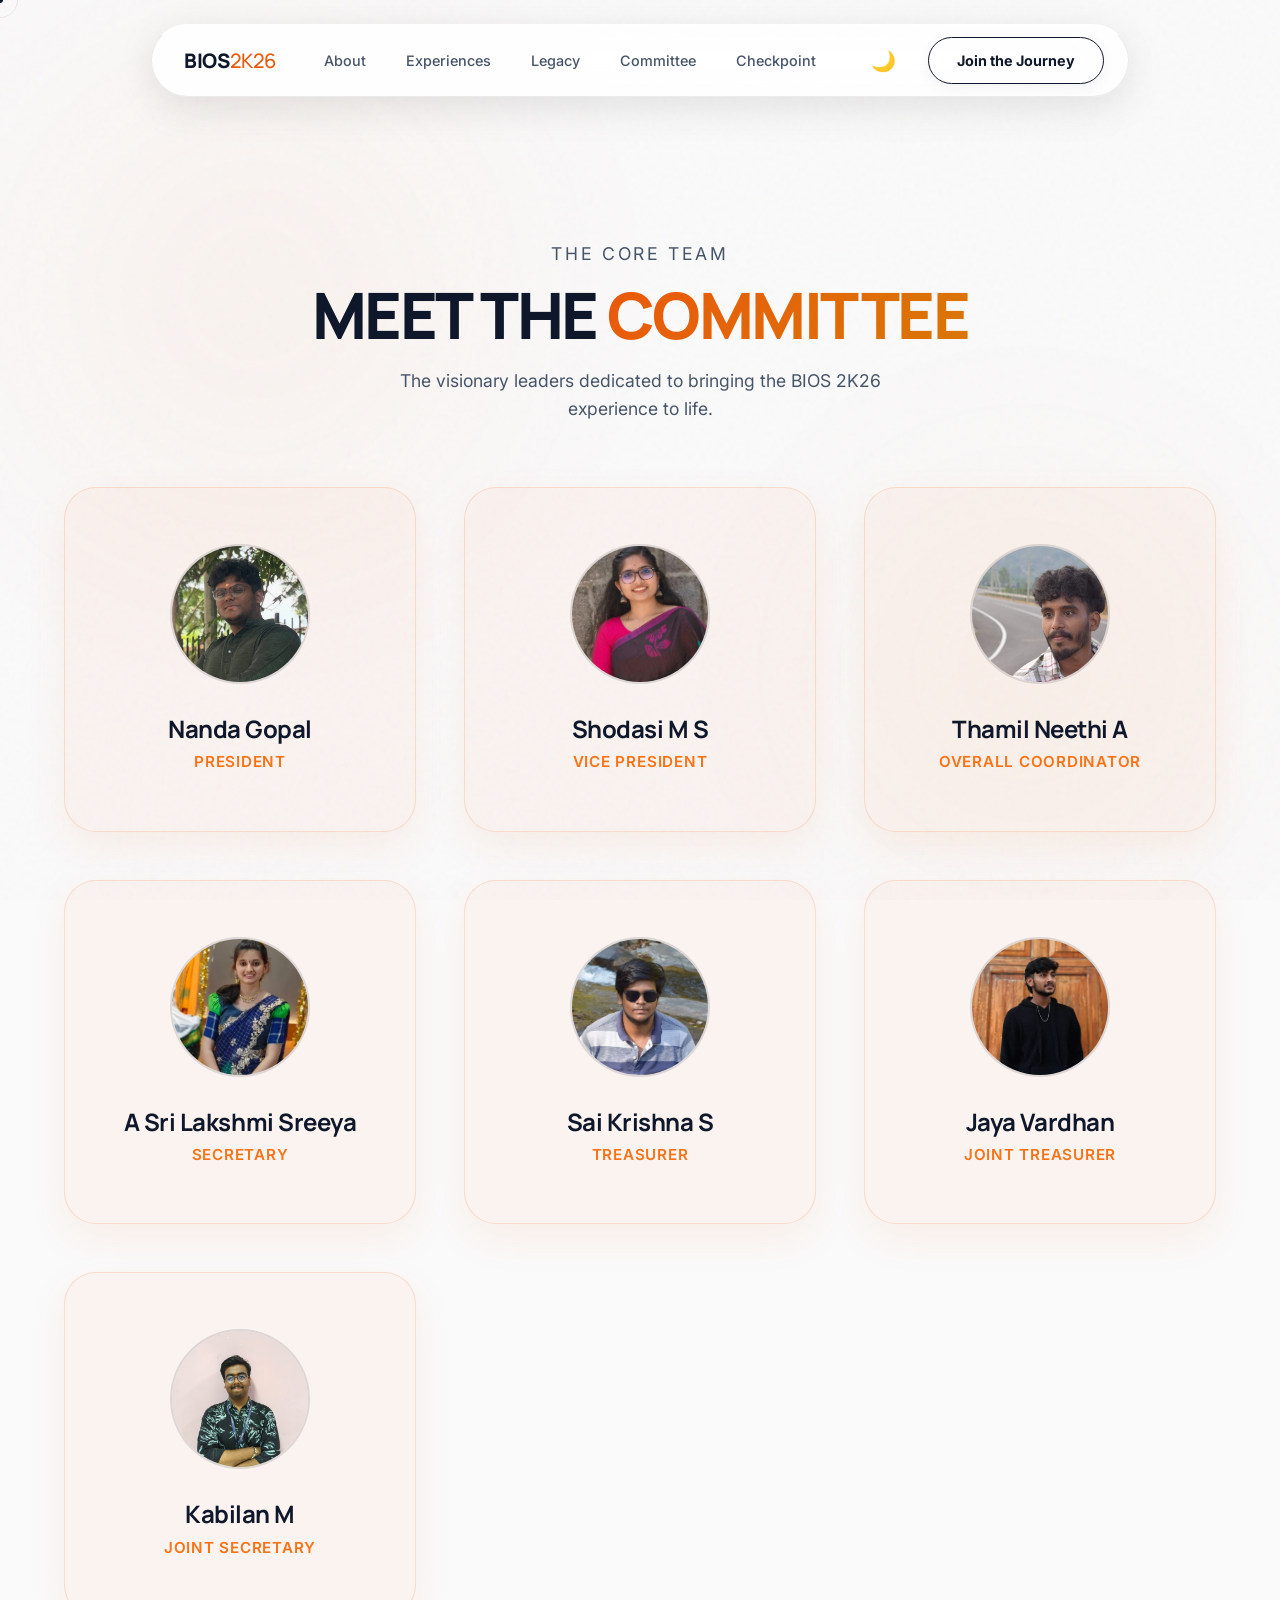
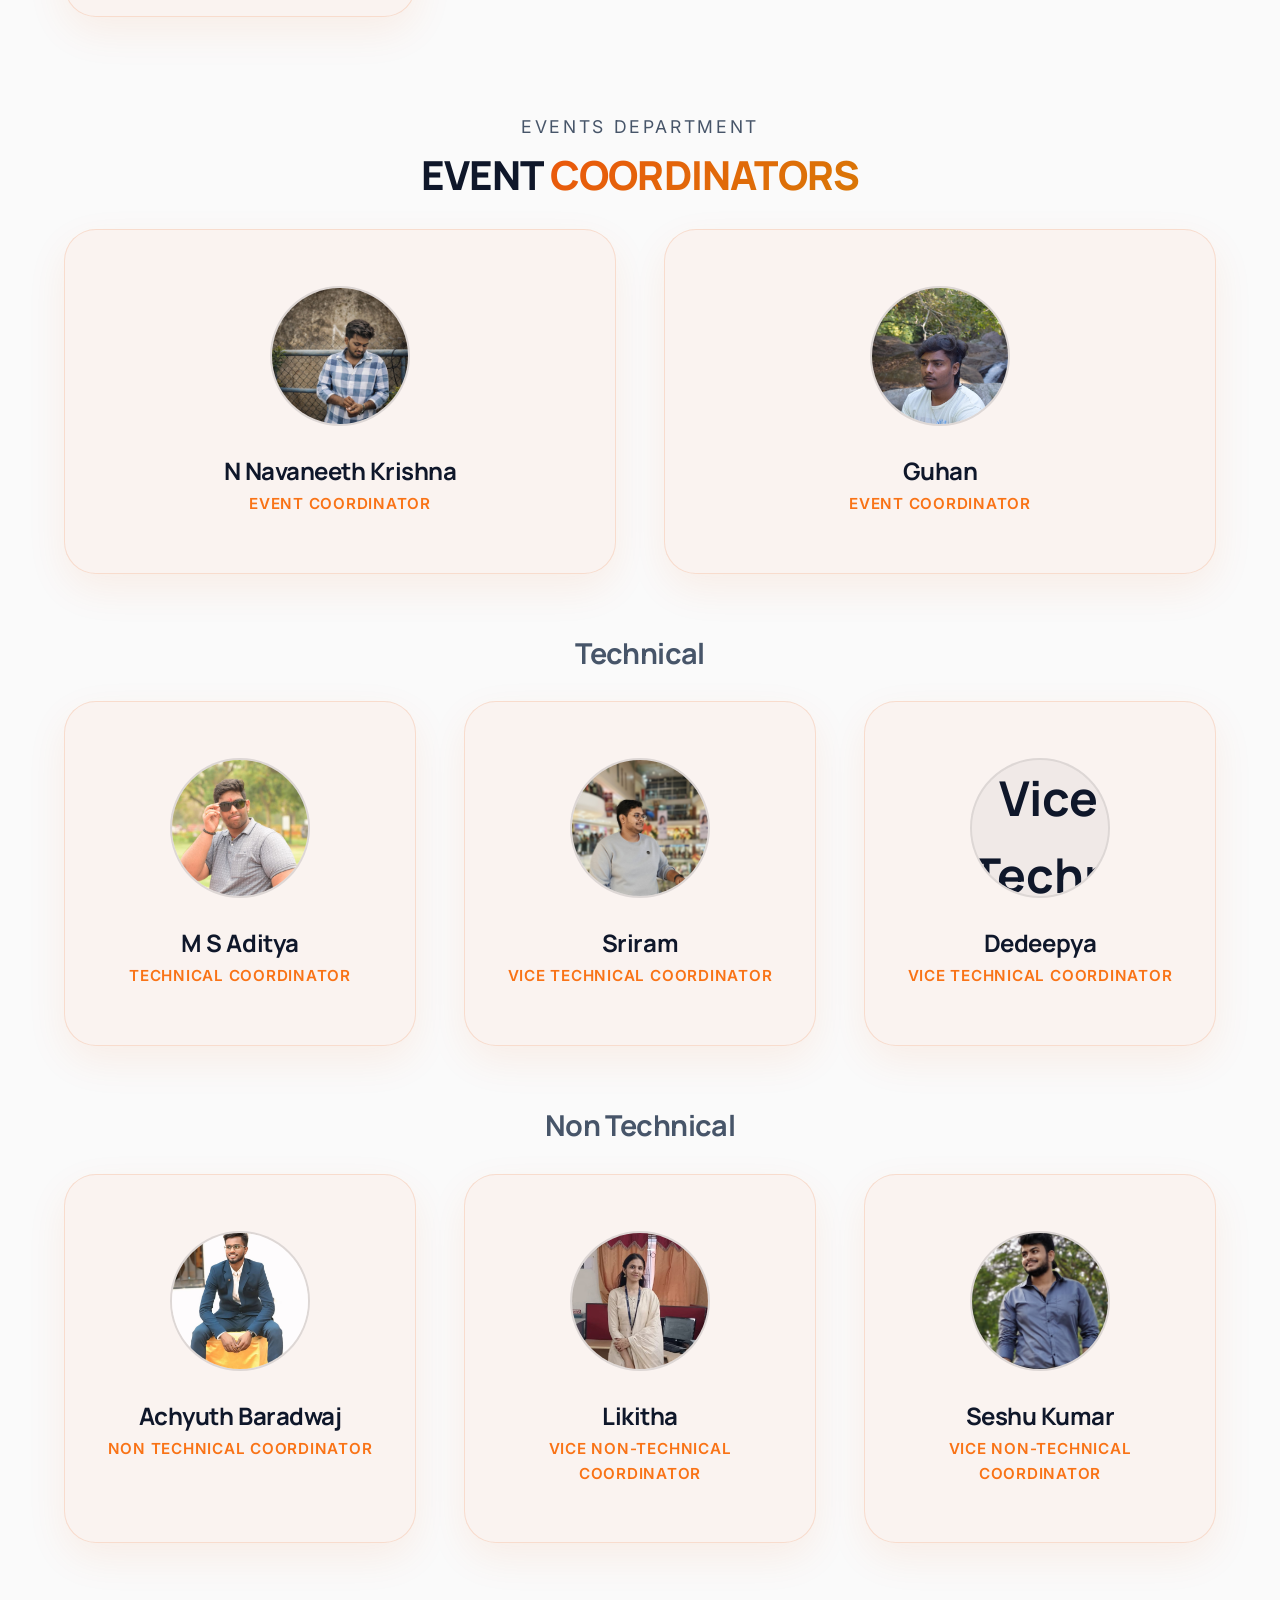
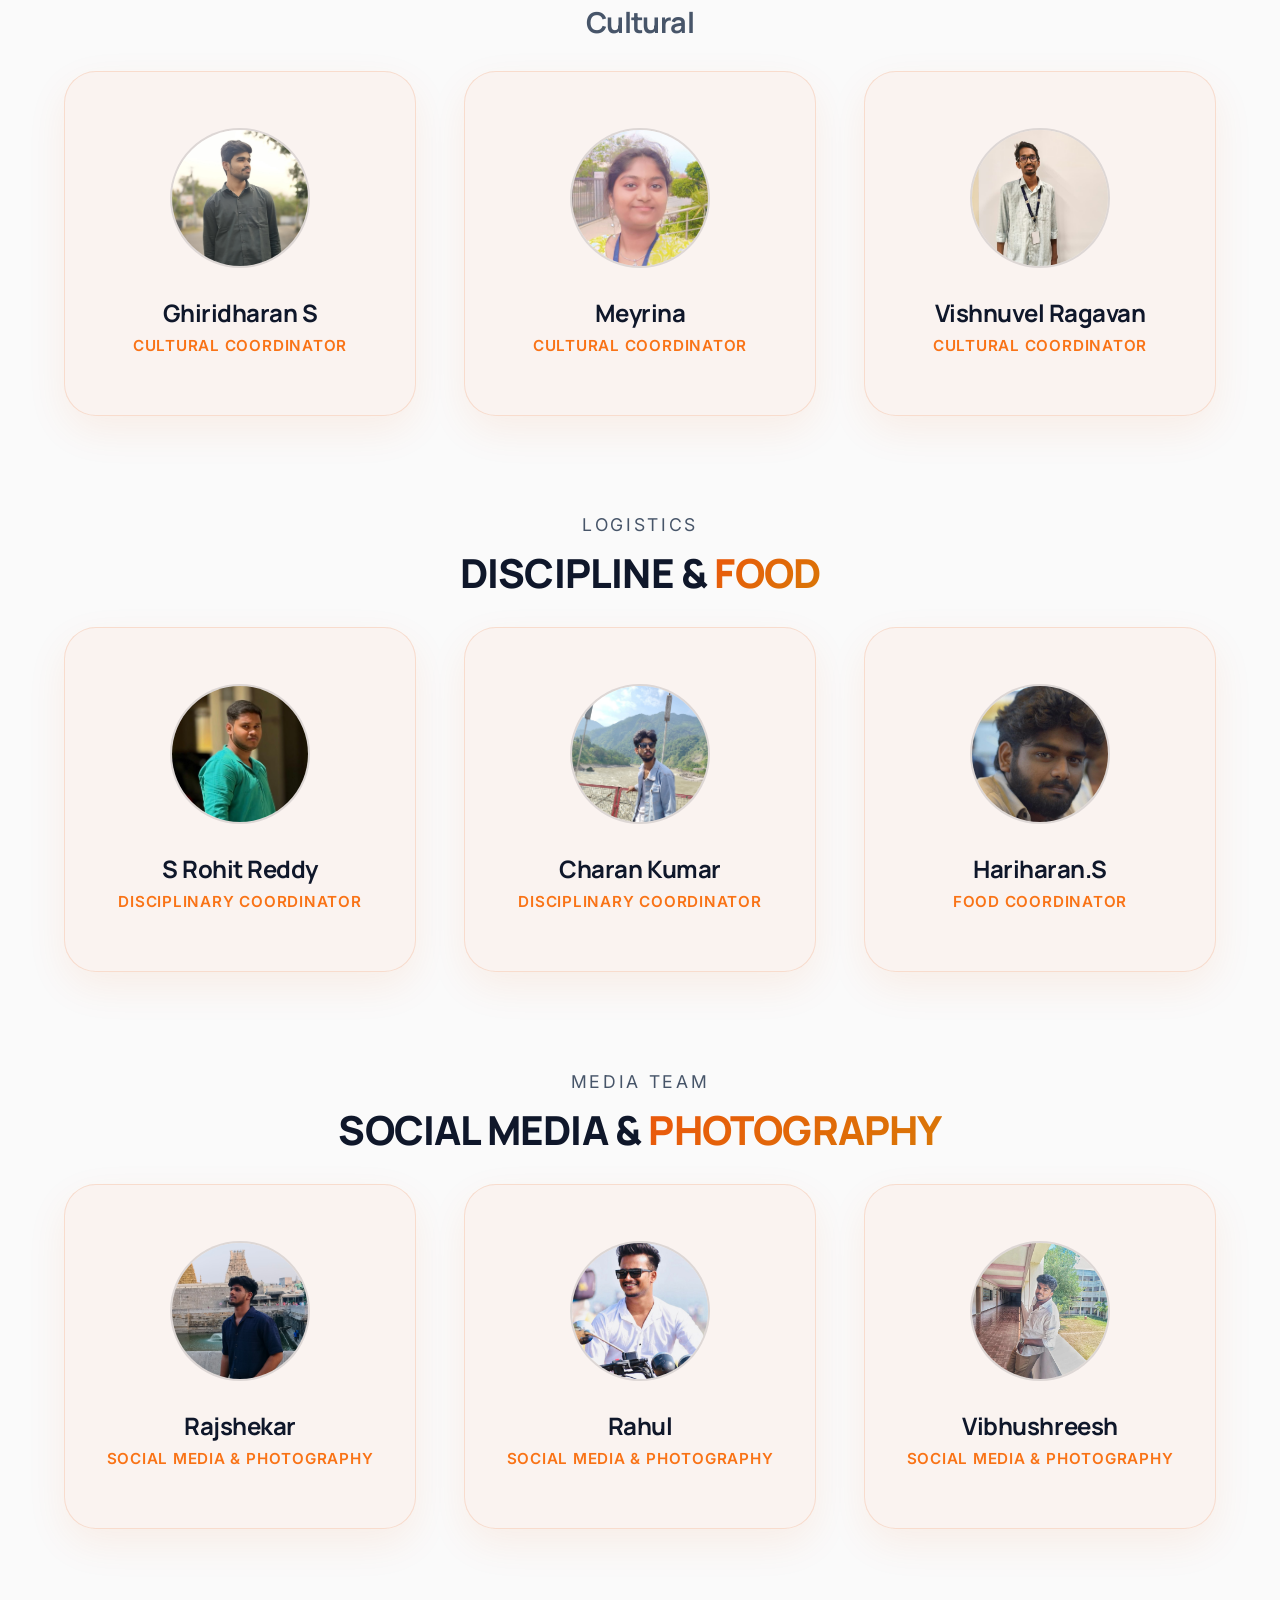
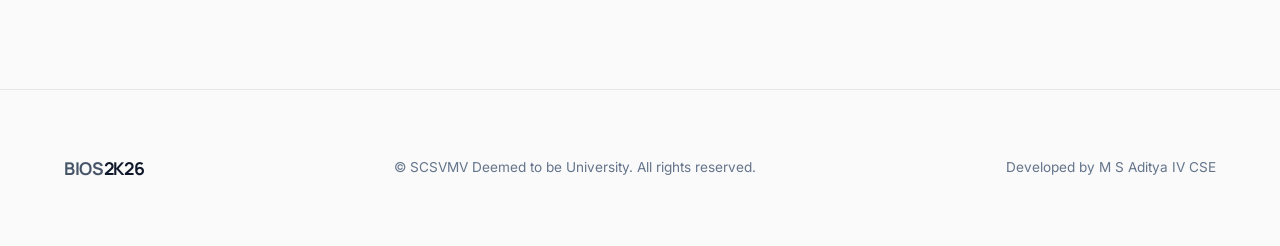
==== commit bae789c2: "minor changes" ====
--- a/committee.html
+++ b/committee.html
@@ -47,63 +47,70 @@
     </nav>
 
     <!-- Committee Section -->
-    <section id="committee" class="narrative fade-up" style="padding-top: 15rem; min-height: 80vh;">
-        <div class="section-intro text-center" style="text-align: center; margin-bottom: 2rem;">
+    <section id="committee" class="narrative" style="padding-top: 15rem; min-height: 80vh;">
+        <div class="section-intro text-center fade-up" style="text-align: center; margin-bottom: 2rem;">
             <p class="eyebrow">The Core Team</p>
             <h2>Meet the <span class="gradient-text">Committee</span></h2>
             <p style="margin: 0 auto;">The visionary leaders dedicated to bringing the BIOS 2K26 experience to life.</p>
         </div>
 
         <!-- Core Team -->
-        <div class="committee-grid">
+        <div class="committee-grid fade-up">
             <div class="committee-card interactive-card">
                 <img src="images/nanda.jpeg" alt="President" class="committee-img" onerror="this.onerror=null; this.src='https://via.placeholder.com/140/3B82F6/FFFFFF?text=NG';">
                 <h3>Nanda Gopal</h3>
                 <p>President</p>
             </div>
+            
             <div class="committee-card interactive-card">
                 <img src="images/shodasi.jpeg" alt="Vice President" class="committee-img" onerror="this.onerror=null; this.src='https://via.placeholder.com/140/8B5CF6/FFFFFF?text=MS';">
                 <h3>Shodasi M S</h3>
                 <p>Vice President</p>
             </div>
+            
+            <div class="committee-card interactive-card">
+                <img src="images/tamil.jpeg" alt="Overall Coordinator" class="committee-img" onerror="this.onerror=null; this.src='https://via.placeholder.com/140/10B981/FFFFFF?text=TN';">
+                <h3>Thamil Neethi A</h3>
+                <p>Overall Coordinator</p>
+            </div>
+
             <div class="committee-card interactive-card">
                 <img src="images/sreeya.jpeg" alt="Secretary" class="committee-img">
                 <h3>A Sri Lakshmi Sreeya</h3>
                 <p>Secretary</p>
             </div>
+
+            <div class="committee-card interactive-card">
+                <img src="images/saikrishna.jpeg" alt="Treasurer" class="committee-img">
+                <h3>Sai Krishna S</h3>
+                <p>Treasurer</p>
+            </div>
+
+            <div class="committee-card interactive-card">
+                <img src="images/jayavardhan.jpeg" alt="Joint Treasurer" class="committee-img">
+                <h3>Jaya Vardhan</h3>
+                <p>Joint Treasurer</p>
+            </div>
+            
             <div class="committee-card interactive-card">
                 <img src="images/kabilan.jpeg" alt="Joint Secretary" class="committee-img">
                 <h3>Kabilan M</h3>
                 <p>Joint Secretary</p>
             </div>
-            <div class="committee-card interactive-card">
-                <img src="images/tamil.jpeg" alt="Overall Coordinator" class="committee-img" onerror="this.onerror=null; this.src='https://via.placeholder.com/140/10B981/FFFFFF?text=TN';">
-                <h3>Thamil Neethi A</h3>
-                <p>Overall Coordinator</p>
-            </div>
-            <div class="committee-card interactive-card">
-                <img src="images/saikrishna.jpeg" alt="Treasurer" class="committee-img">
-                <h3>Sai Krishna S</h3>
-                <p>Treasurer</p>
-            </div>
-            <div class="committee-card interactive-card">
-                <img src="images/jayavardhan.jpeg" alt="Joint Treasurer" class="committee-img">
-                <h3>Jaya Vardhan</h3>
-                <p>Joint Treasurer</p>
-            </div>
         </div>
 
         <!-- Events Department -->
-        <div class="section-intro text-center" style="text-align: center; margin: 6rem auto 2rem;">
+        <div class="section-intro text-center fade-up" style="text-align: center; margin: 6rem auto 2rem;">
             <p class="eyebrow">Events Department</p>
             <h3 style="font-size: 2.5rem; font-family: var(--font-display); font-weight: 800; text-transform: uppercase;">Event <span class="gradient-text">Coordinators</span></h3>
         </div>
-        <div class="committee-grid" style="margin-top: 2rem;">
+        <div class="committee-grid fade-up" style="margin-top: 2rem;">
             <div class="committee-card interactive-card">
                 <img src="images/navaneeth.jpeg" alt="Event Coordinator" class="committee-img">
-                <h3>N Navaneeth </h3>
+                <h3>N Navaneeth Krishna</h3>
                 <p>Event Coordinator</p>
             </div>
+
             <div class="committee-card interactive-card">
                 <img src="images/guhan.jpeg" alt="Event Coordinator" class="committee-img">
                 <h3>Guhan</h3>
@@ -112,18 +119,20 @@
         </div>
 
         <!-- Technical Sub Department -->
-        <h4 style="text-align: center; font-size: 1.8rem; margin-top: 4rem; font-family: var(--font-display); color: var(--text-secondary);">Technical</h4>
-        <div class="committee-grid" style="margin-top: 2rem;">
+        <h4 class="fade-up" style="text-align: center; font-size: 1.8rem; margin-top: 4rem; font-family: var(--font-display); color: var(--text-secondary);">Technical</h4>
+        <div class="committee-grid fade-up" style="margin-top: 2rem;">
             <div class="committee-card interactive-card">
                 <img src="images/aditya.jpeg" alt="Technical Coordinator" class="committee-img">
                 <h3>M S Aditya</h3>
                 <p>Technical Coordinator</p>
             </div>
+
             <div class="committee-card interactive-card">
                 <img src="images/sriram.jpeg" alt="Vice Technical Coordinator" class="committee-img">
                 <h3>Sriram</h3>
                 <p>Vice Technical Coordinator</p>
             </div>
+
             <div class="committee-card interactive-card">
                 <img src="images/dedeepya.jpeg" alt="Vice Technical Coordinator" class="committee-img">
                 <h3>Dedeepya</h3>
@@ -132,18 +141,20 @@
         </div>
 
         <!-- Non Technical Sub Department -->
-        <h4 style="text-align: center; font-size: 1.8rem; margin-top: 4rem; font-family: var(--font-display); color: var(--text-secondary);">Non Technical</h4>
-        <div class="committee-grid" style="margin-top: 2rem;">
+        <h4 class="fade-up" style="text-align: center; font-size: 1.8rem; margin-top: 4rem; font-family: var(--font-display); color: var(--text-secondary);">Non Technical</h4>
+        <div class="committee-grid fade-up" style="margin-top: 2rem;">
             <div class="committee-card interactive-card">
                 <img src="images/achyuth.jpeg" alt="Non Technical Coordinator" class="committee-img">
-                <h3>Achyuth G</h3>
+                <h3>Achyuth Baradwaj</h3>
                 <p>Non Technical Coordinator</p>
             </div>
+
             <div class="committee-card interactive-card">
                 <img src="images/Likitha.jpeg" alt="Vice Non-Technical Coordinator" class="committee-img">
                 <h3>Likitha</h3>
                 <p>Vice Non-Technical Coordinator</p>
             </div>
+
             <div class="committee-card interactive-card">
                 <img src="images/seshu.jpeg" alt="Vice Non-Technical Coordinator" class="committee-img">
                 <h3>Seshu Kumar</h3>
@@ -152,18 +163,20 @@
         </div>
 
         <!-- Cultural Sub Department -->
-        <h4 style="text-align: center; font-size: 1.8rem; margin-top: 4rem; font-family: var(--font-display); color: var(--text-secondary);">Cultural</h4>
-        <div class="committee-grid" style="margin-top: 2rem;">
+        <h4 class="fade-up" style="text-align: center; font-size: 1.8rem; margin-top: 4rem; font-family: var(--font-display); color: var(--text-secondary);">Cultural</h4>
+        <div class="committee-grid fade-up" style="margin-top: 2rem;">
             <div class="committee-card interactive-card">
                 <img src="images/ghiri.jpeg" alt="Cultural Coordinator" class="committee-img" onerror="this.onerror=null; this.src='https://via.placeholder.com/140/EC4899/FFFFFF?text=GS';">
                 <h3>Ghiridharan S</h3>
                 <p>Cultural Coordinator</p>
             </div>
+
             <div class="committee-card interactive-card">
                 <img src="images/meyrina.jpeg" alt="Cultural Coordinator" class="committee-img">
                 <h3>Meyrina</h3>
                 <p>Cultural Coordinator</p>
             </div>
+
             <div class="committee-card interactive-card">
                 <img src="images/vishnu.jpeg" alt="Cultural Coordinator" class="committee-img">
                 <h3>Vishnuvel Ragavan</h3>
@@ -172,21 +185,23 @@
         </div>
 
         <!-- Disciplinary and Food Department -->
-        <div class="section-intro text-center" style="text-align: center; margin: 6rem auto 2rem;">
+        <div class="section-intro text-center fade-up" style="text-align: center; margin: 6rem auto 2rem;">
             <p class="eyebrow">Logistics</p>
             <h3 style="font-size: 2.5rem; font-family: var(--font-display); font-weight: 800; text-transform: uppercase;">Discipline & <span class="gradient-text">Food</span></h3>
         </div>
-        <div class="committee-grid" style="margin-top: 2rem;">
+        <div class="committee-grid fade-up" style="margin-top: 2rem;">
             <div class="committee-card interactive-card">
                 <img src="images/Rohit.jpeg" alt="Disciplinary Coordinator" class="committee-img">
                 <h3>S Rohit Reddy </h3>
                 <p>Disciplinary Coordinator</p>
             </div>
+
             <div class="committee-card interactive-card">
                 <img src="images/charan.jpeg" alt="Disciplinary Coordinator" class="committee-img">
                 <h3>Charan Kumar</h3>
                 <p>Disciplinary Coordinator</p>
             </div>
+
             <div class="committee-card interactive-card">
                 <img src="images/hariharan.jpeg" alt="Food Coordinator" class="committee-img" onerror="this.onerror=null; this.src='https://via.placeholder.com/140/F59E0B/FFFFFF?text=HS';">
                 <h3>Hariharan.S</h3>
@@ -195,21 +210,23 @@
         </div>
 
         <!-- Media Department -->
-        <div class="section-intro text-center" style="text-align: center; margin: 6rem auto 2rem;">
+        <div class="section-intro text-center fade-up" style="text-align: center; margin: 6rem auto 2rem;">
             <p class="eyebrow">Media Team</p>
             <h3 style="font-size: 2.5rem; font-family: var(--font-display); font-weight: 800; text-transform: uppercase;">Social Media & <span class="gradient-text">Photography</span></h3>
         </div>
-        <div class="committee-grid" style="margin-top: 2rem;">
+        <div class="committee-grid fade-up" style="margin-top: 2rem;">
             <div class="committee-card interactive-card">
                 <img src="images/rajasekar.jpeg" alt="Social Media & Photography" class="committee-img">
                 <h3>Rajshekar</h3>
                 <p>Social Media & Photography</p>
             </div>
+
             <div class="committee-card interactive-card">
                 <img src="images/Rahul.jpeg" alt="Social Media & Photography" class="committee-img">
                 <h3>Rahul</h3>
                 <p>Social Media & Photography</p>
             </div>
+
             <div class="committee-card interactive-card">
                 <img src="images/vibhu.jpeg" alt="Social Media & Photography" class="committee-img">
                 <h3>Vibhushreesh</h3>
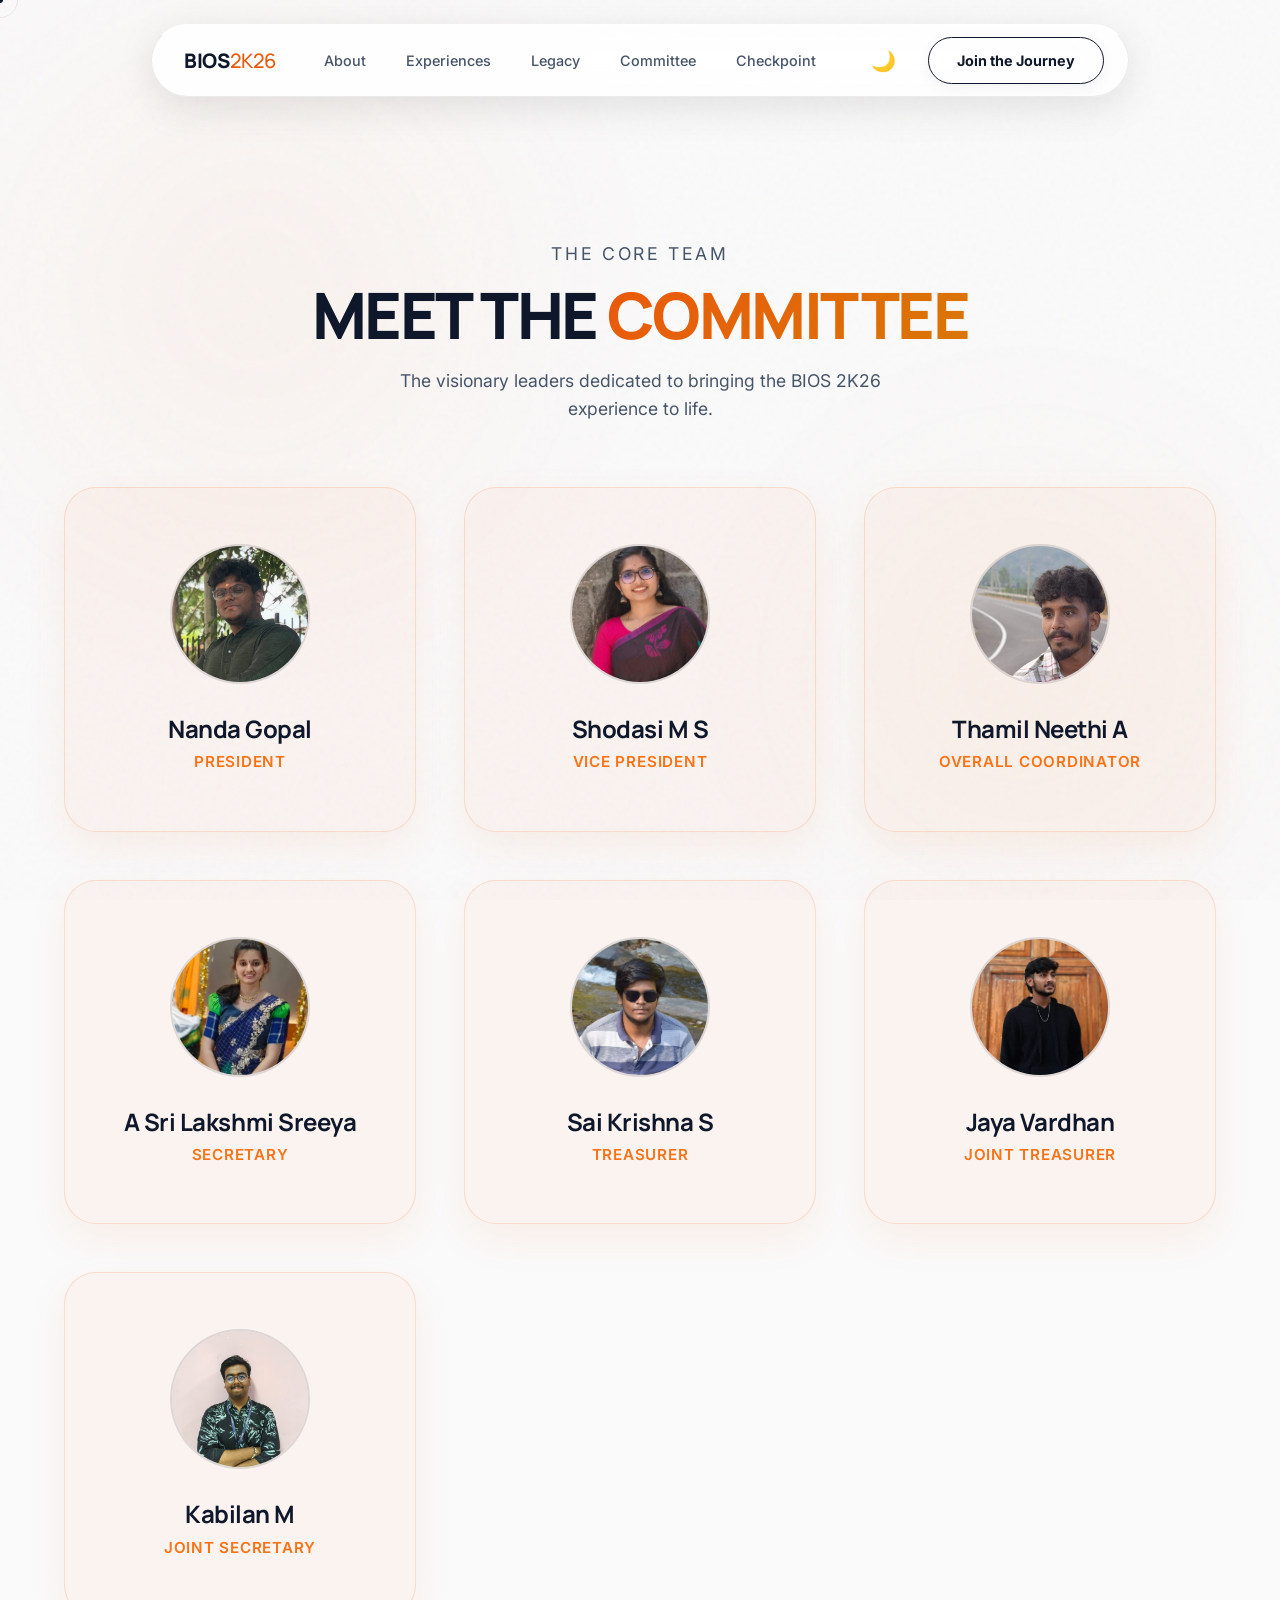
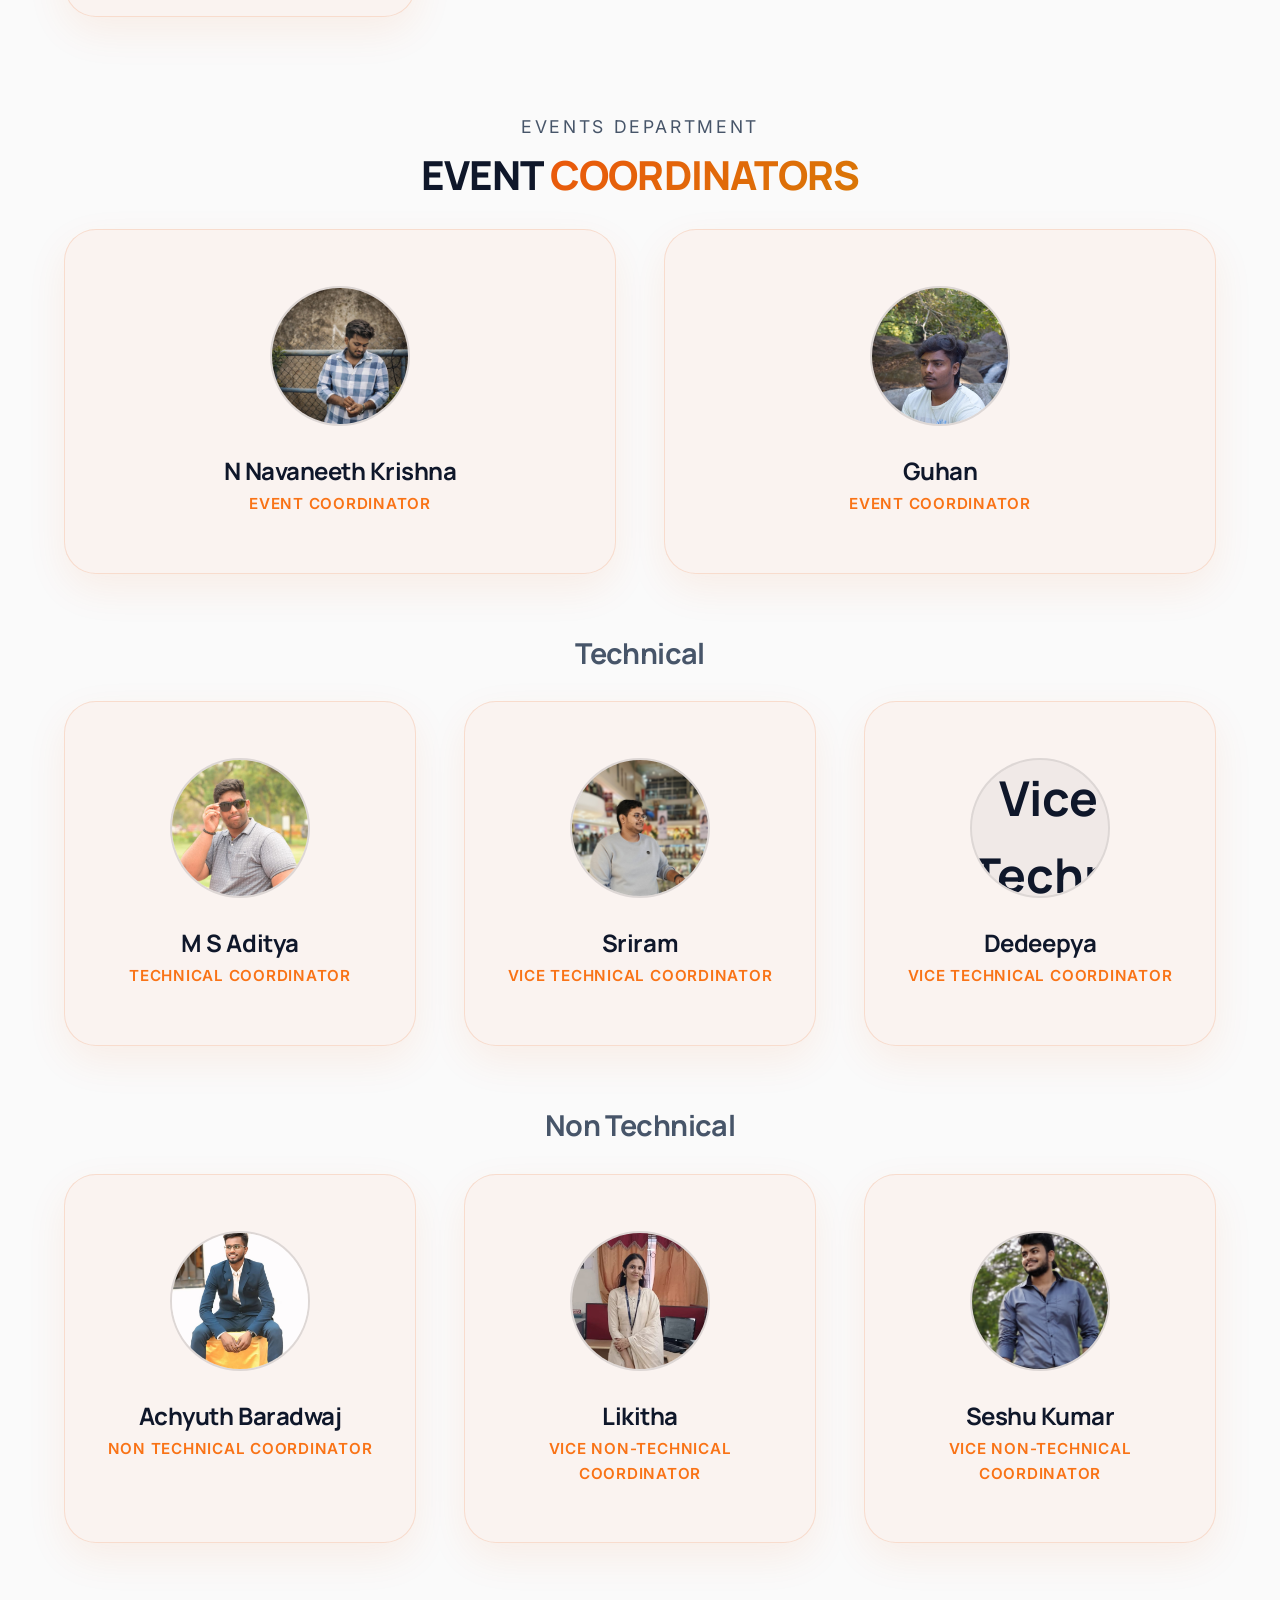
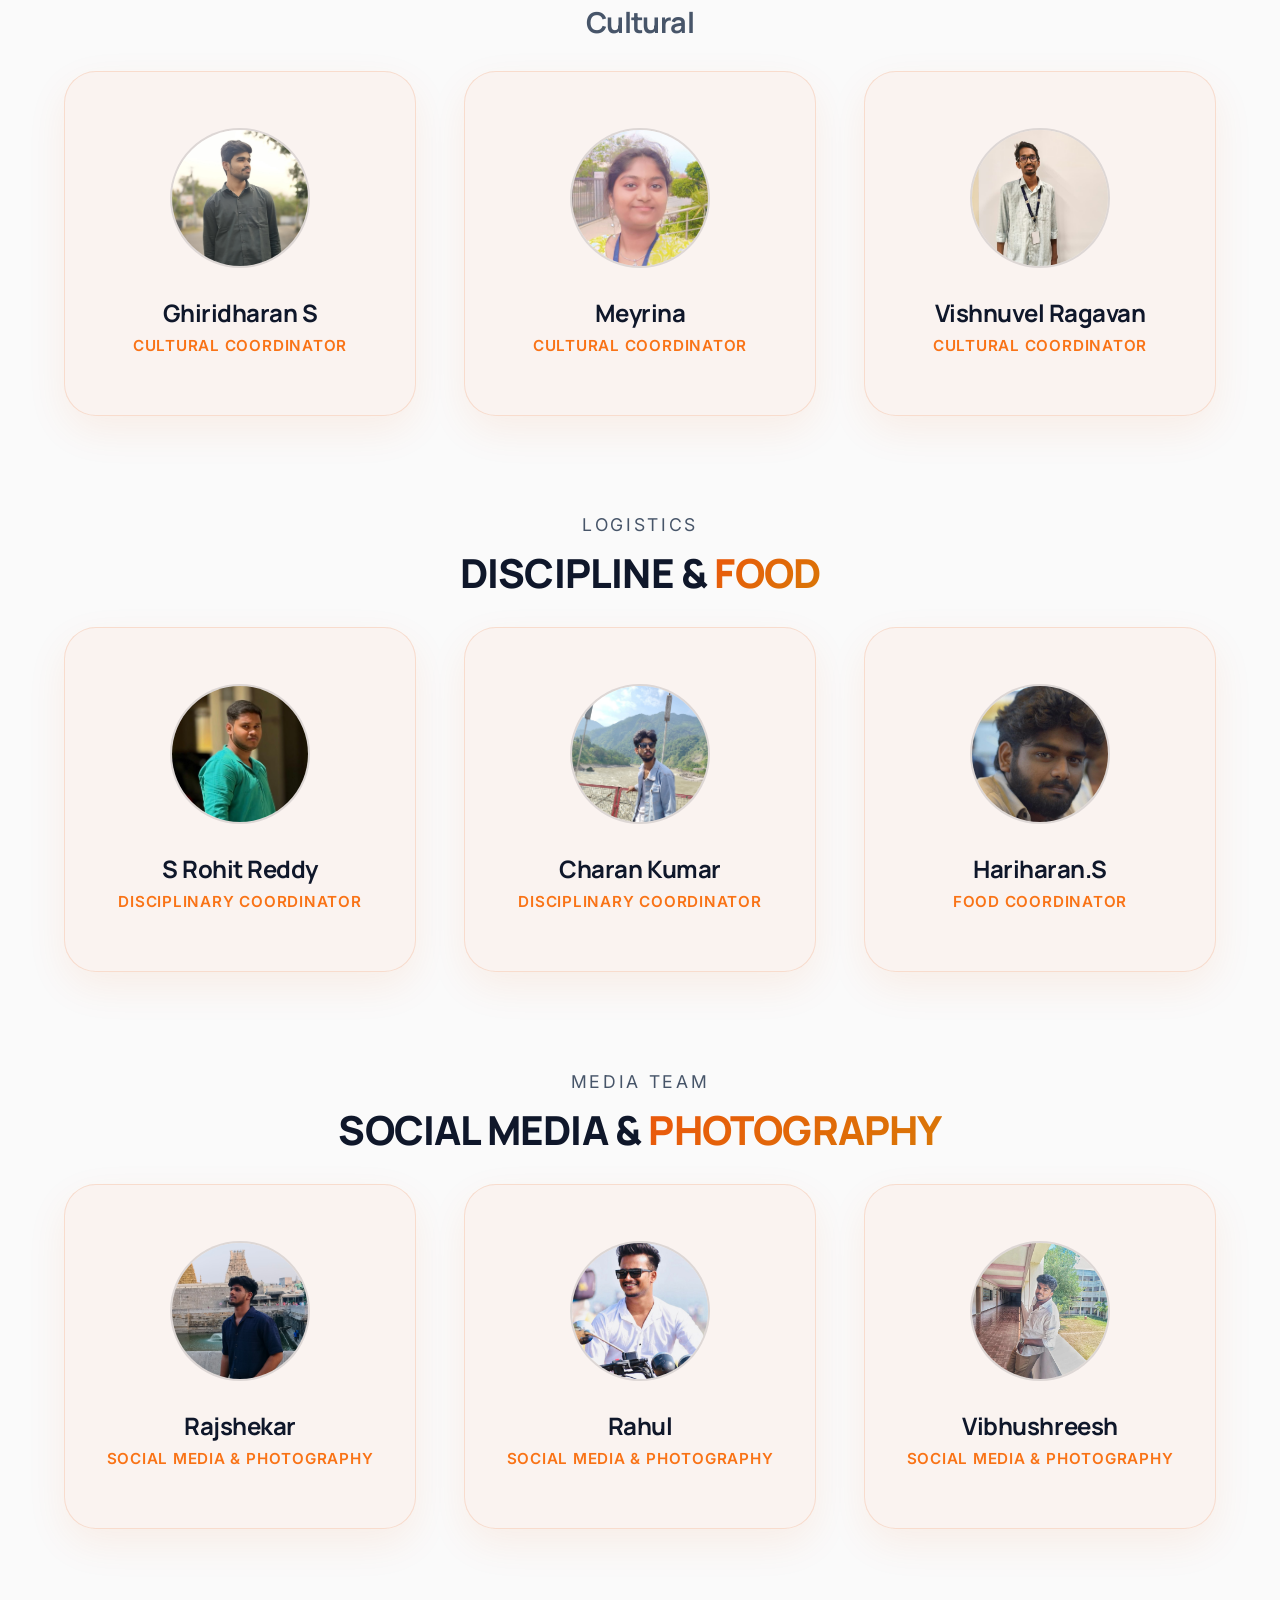
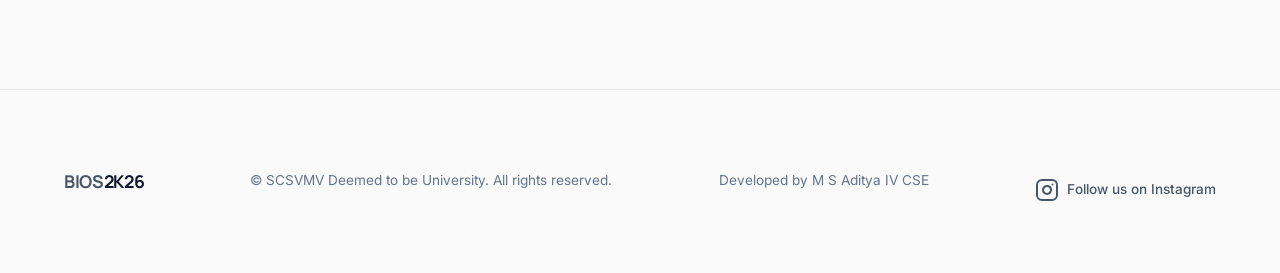
==== commit 3fff0352: "changed some details" ====
--- a/committee.html
+++ b/committee.html
@@ -240,6 +240,16 @@
             <div class="brand">BIOS<span>2K26</span></div>
             <p>&copy; SCSVMV Deemed to be University. All rights reserved.</p>
             <p>Developed by M S Aditya IV CSE</p>
+            <div style="margin-top: 1.5rem;">
+                <a href="https://instagram.com/your_bios_page" target="_blank" rel="noopener noreferrer" style="color: var(--text-secondary); text-decoration: none; display: inline-flex; align-items: center; gap: 0.5rem; transition: color 0.3s ease;">
+                    <svg xmlns="http://www.w3.org/2000/svg" width="24" height="24" viewBox="0 0 24 24" fill="none" stroke="currentColor" stroke-width="2" stroke-linecap="round" stroke-linejoin="round">
+                        <rect x="2" y="2" width="20" height="20" rx="5" ry="5"></rect>
+                        <path d="M16 11.37A4 4 0 1 1 12.63 8 4 4 0 0 1 16 11.37z"></path>
+                        <line x1="17.5" y1="6.5" x2="17.51" y2="6.5"></line>
+                    </svg>
+                    <span style="font-weight: 500;">Follow us on Instagram</span>
+                </a>
+            </div>
         </div>
     </footer>
 
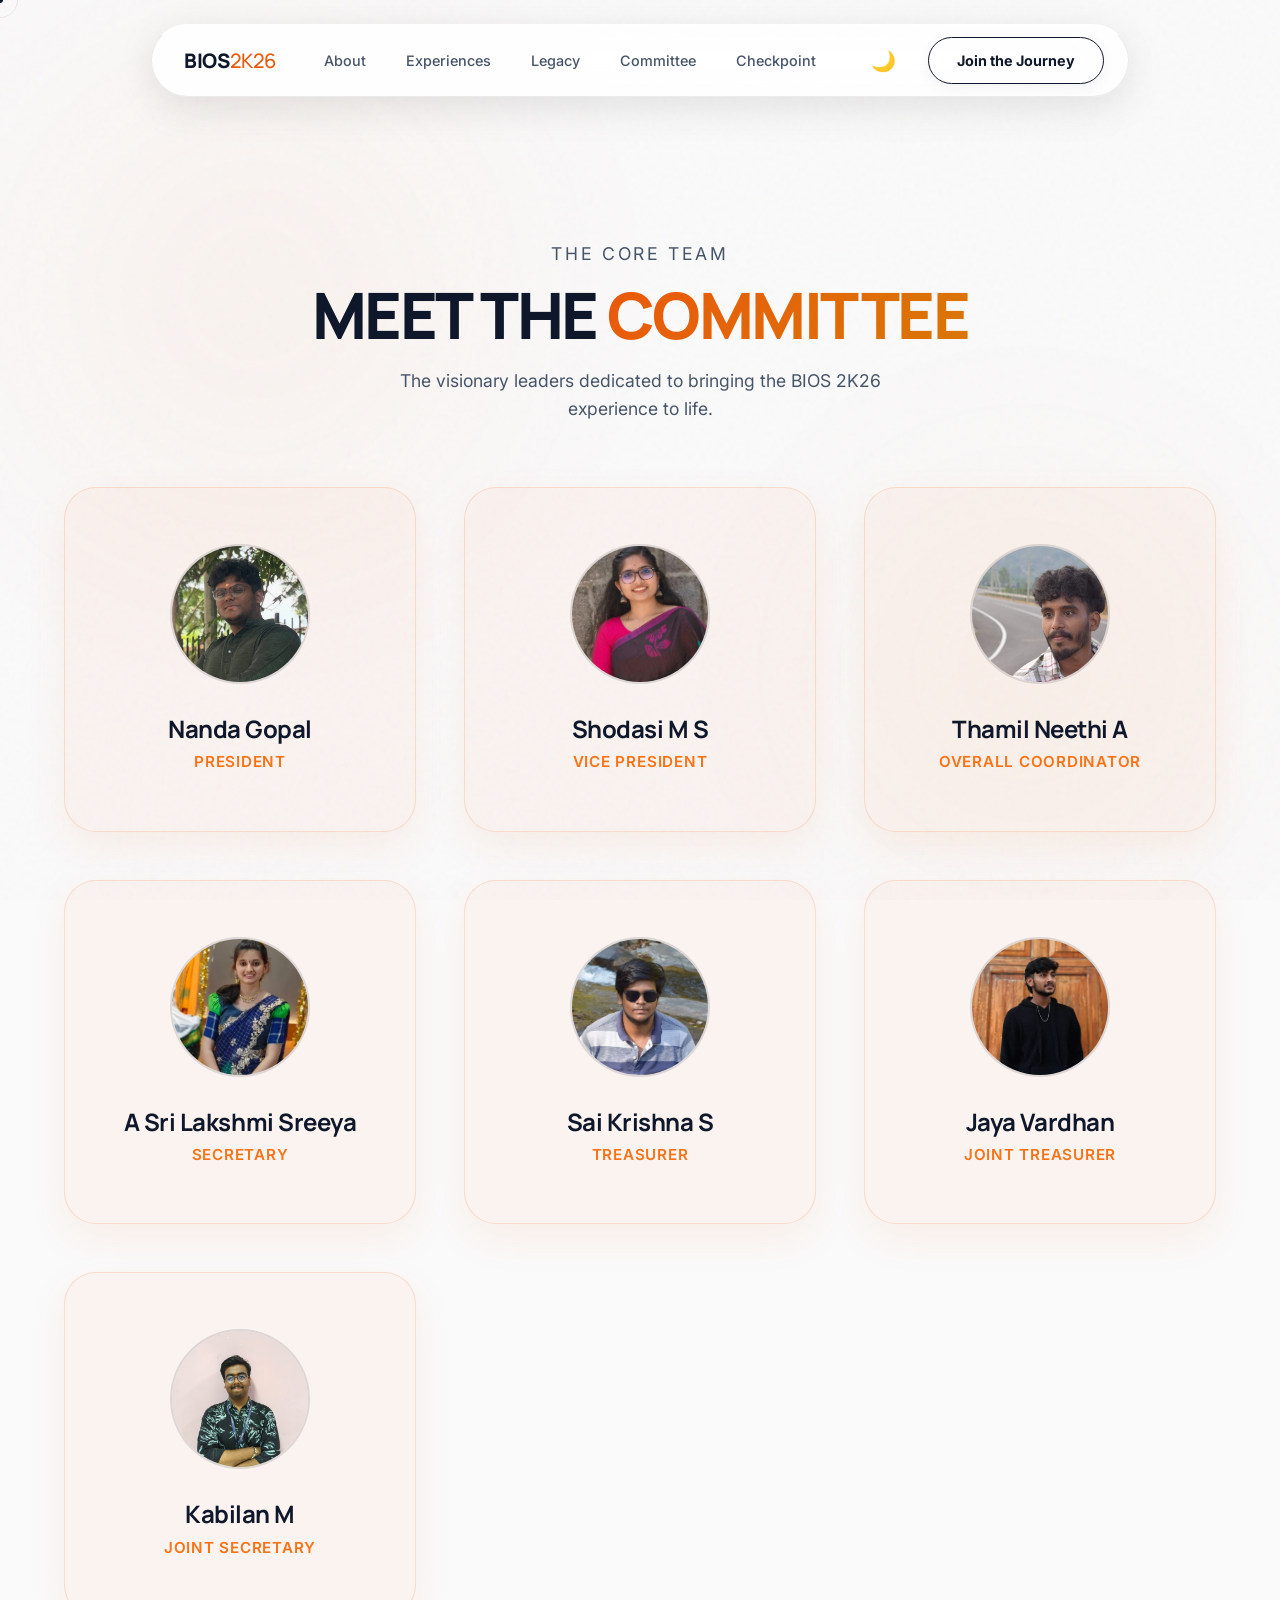
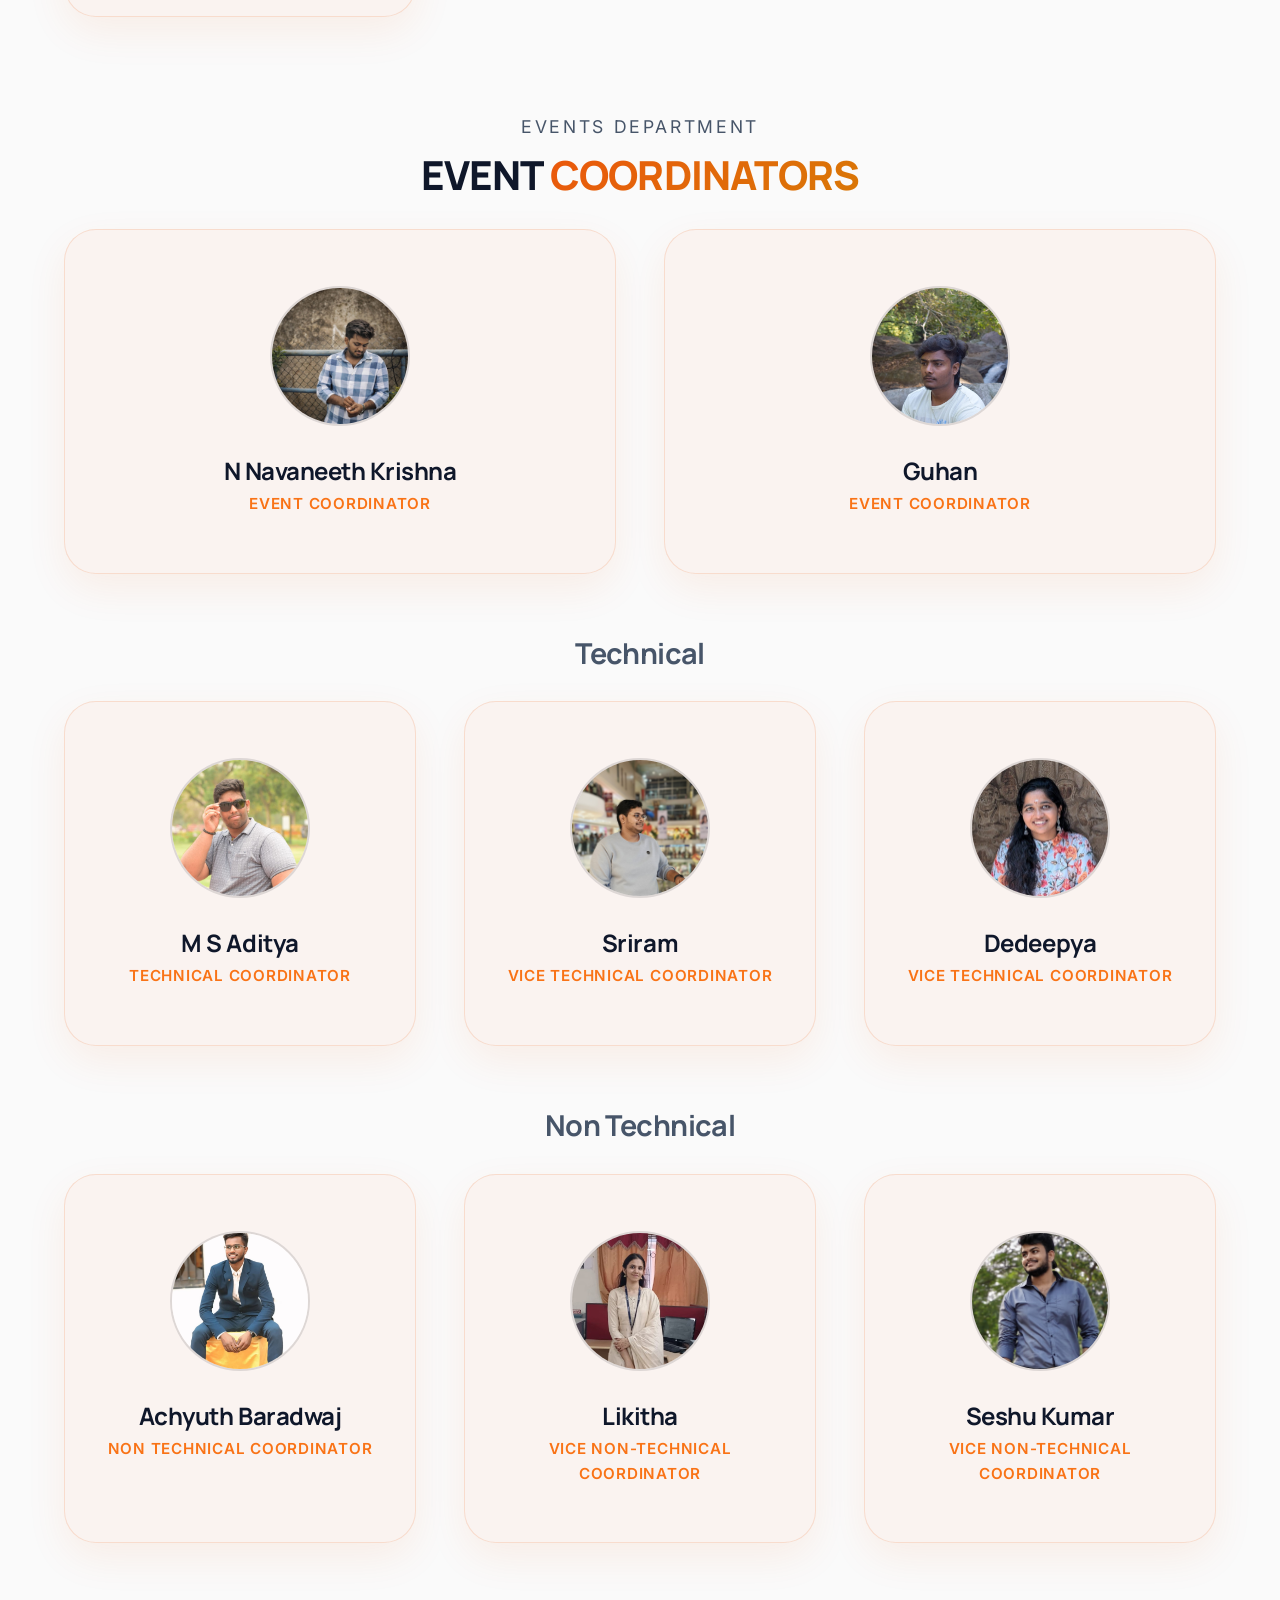
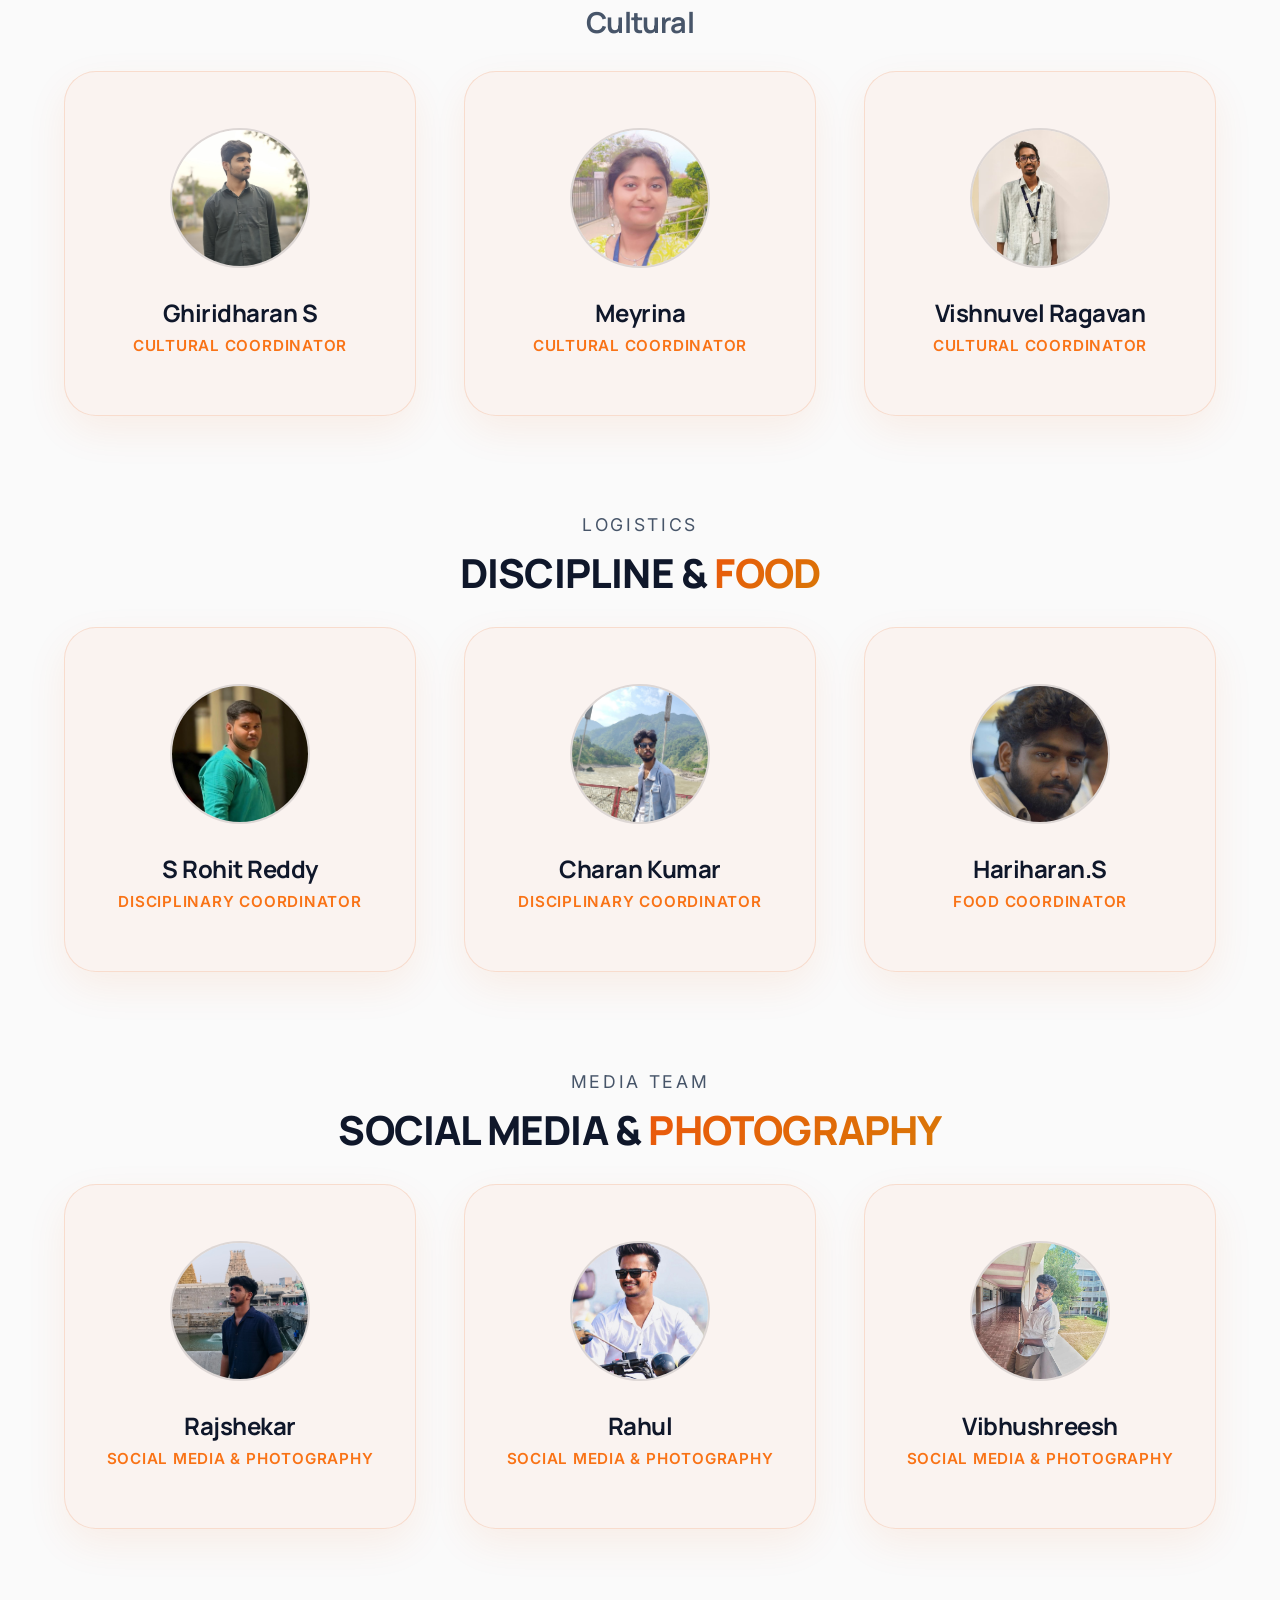
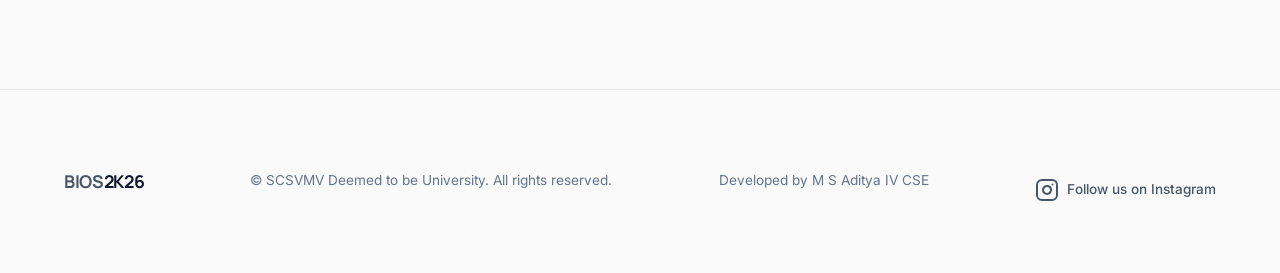
==== commit 191c43f4: "changed non working features" ====
--- a/committee.html
+++ b/committee.html
@@ -134,7 +134,7 @@
             </div>
 
             <div class="committee-card interactive-card">
-                <img src="images/dedeepya.jpeg" alt="Vice Technical Coordinator" class="committee-img">
+                <img src="images/Dedeepya.jpeg" alt="Vice Technical Coordinator" class="committee-img">
                 <h3>Dedeepya</h3>
                 <p>Vice Technical Coordinator</p>
             </div>
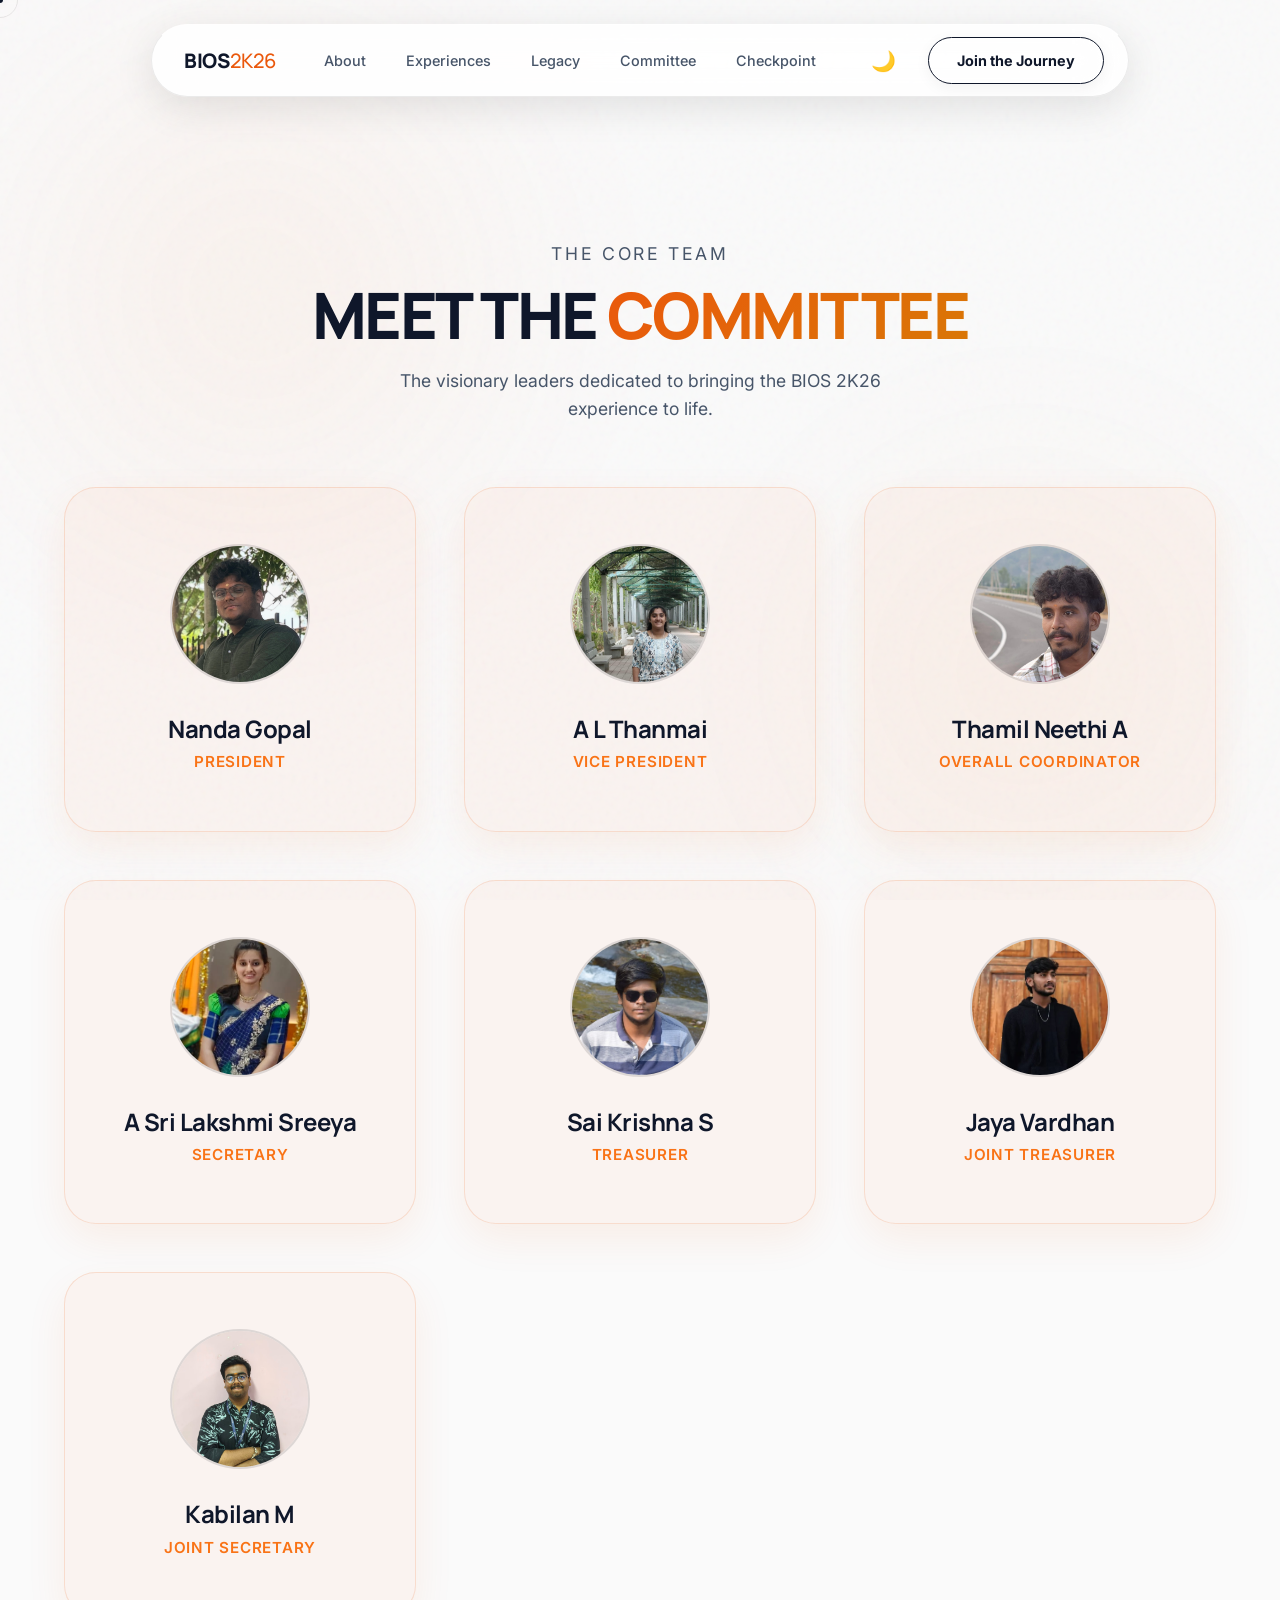
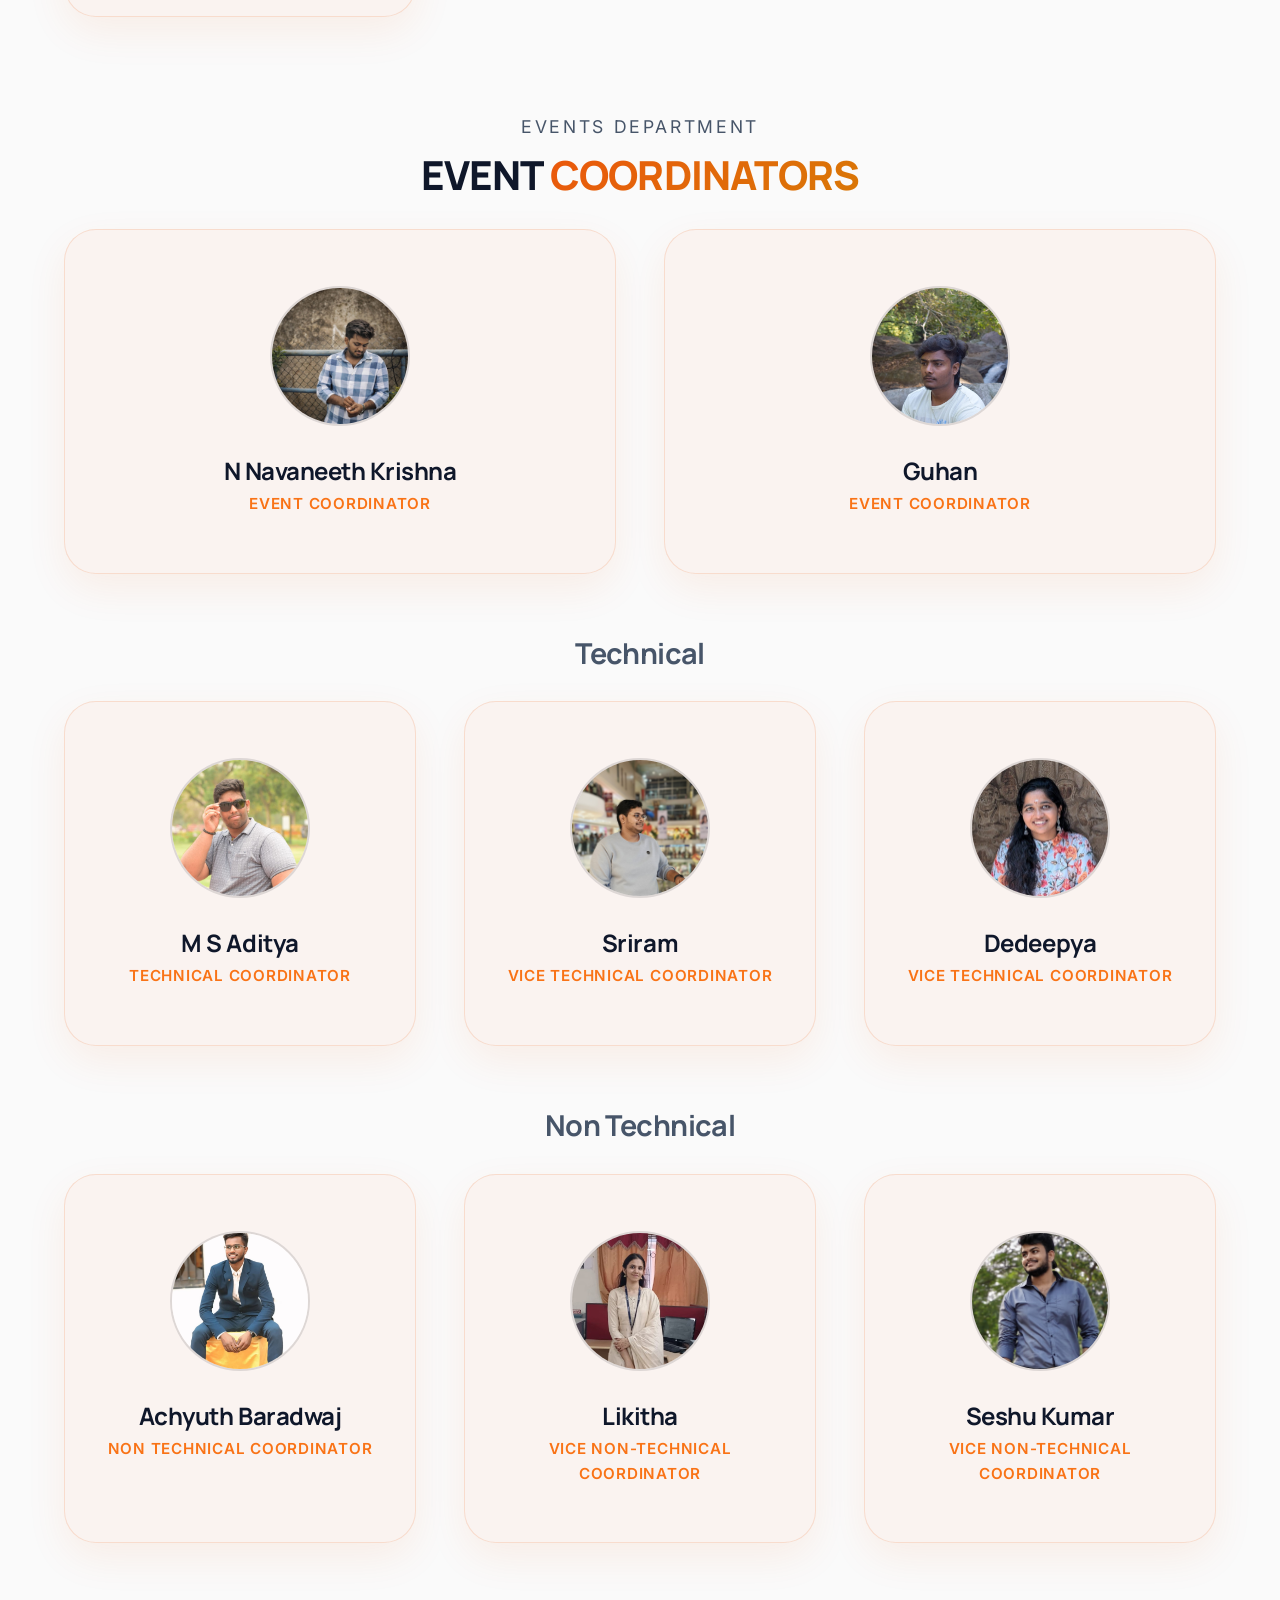
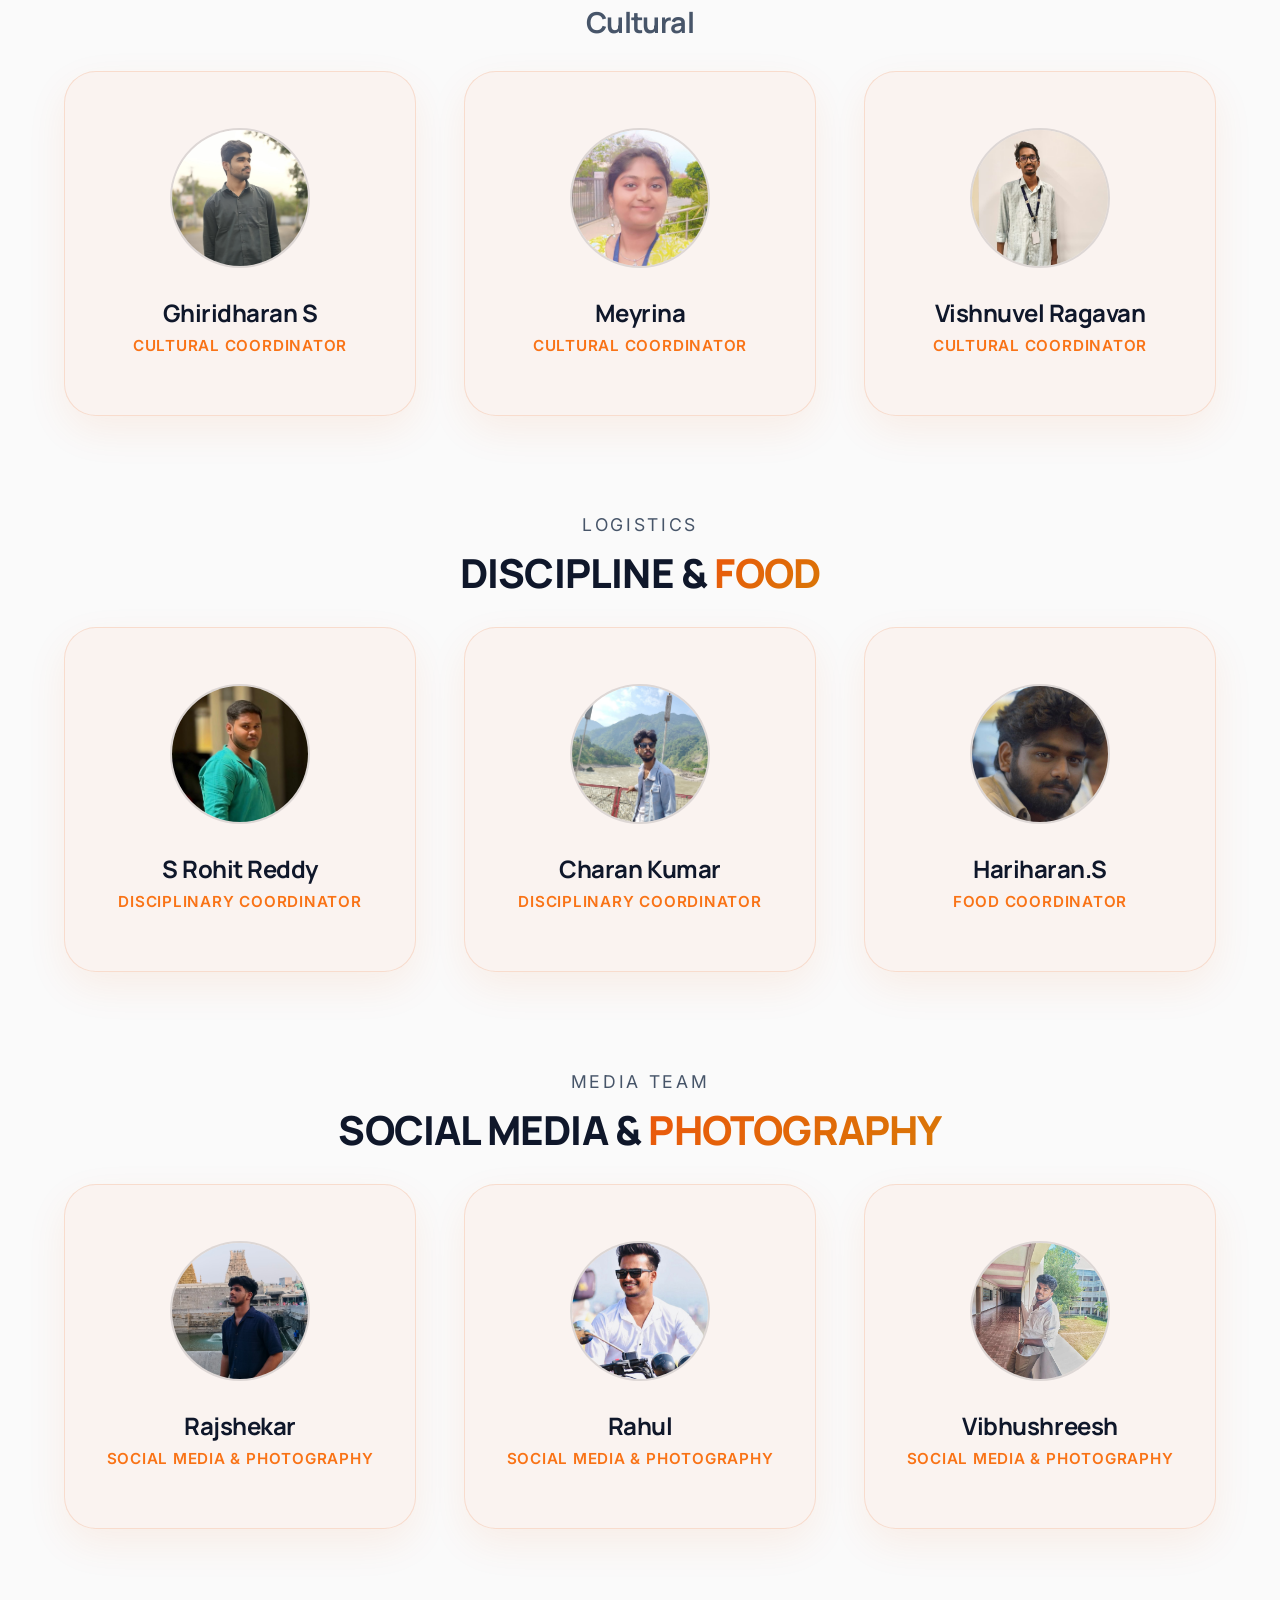
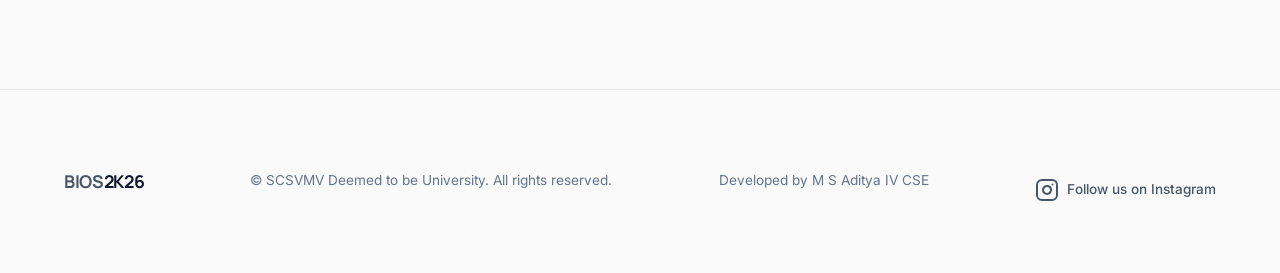
==== commit 8956556c: "office bearers modifications" ====
--- a/committee.html
+++ b/committee.html
@@ -63,8 +63,8 @@
             </div>
             
             <div class="committee-card interactive-card">
-                <img src="images/shodasi.jpeg" alt="Vice President" class="committee-img" onerror="this.onerror=null; this.src='https://via.placeholder.com/140/8B5CF6/FFFFFF?text=MS';">
-                <h3>Shodasi M S</h3>
+                <img src="images/Thanmai.jpeg" alt="Vice President" class="committee-img" onerror="this.onerror=null; this.src='https://via.placeholder.com/140/8B5CF6/FFFFFF?text=MS';">
+                <h3>A L Thanmai</h3>
                 <p>Vice President</p>
             </div>
             
@@ -241,7 +241,7 @@
             <p>&copy; SCSVMV Deemed to be University. All rights reserved.</p>
             <p>Developed by M S Aditya IV CSE</p>
             <div style="margin-top: 1.5rem;">
-                <a href="https://instagram.com/your_bios_page" target="_blank" rel="noopener noreferrer" style="color: var(--text-secondary); text-decoration: none; display: inline-flex; align-items: center; gap: 0.5rem; transition: color 0.3s ease;">
+                <a href="https://www.instagram.com/bios_cse/" target="_blank" rel="noopener noreferrer" style="color: var(--text-secondary); text-decoration: none; display: inline-flex; align-items: center; gap: 0.5rem; transition: color 0.3s ease;">
                     <svg xmlns="http://www.w3.org/2000/svg" width="24" height="24" viewBox="0 0 24 24" fill="none" stroke="currentColor" stroke-width="2" stroke-linecap="round" stroke-linejoin="round">
                         <rect x="2" y="2" width="20" height="20" rx="5" ry="5"></rect>
                         <path d="M16 11.37A4 4 0 1 1 12.63 8 4 4 0 0 1 16 11.37z"></path>
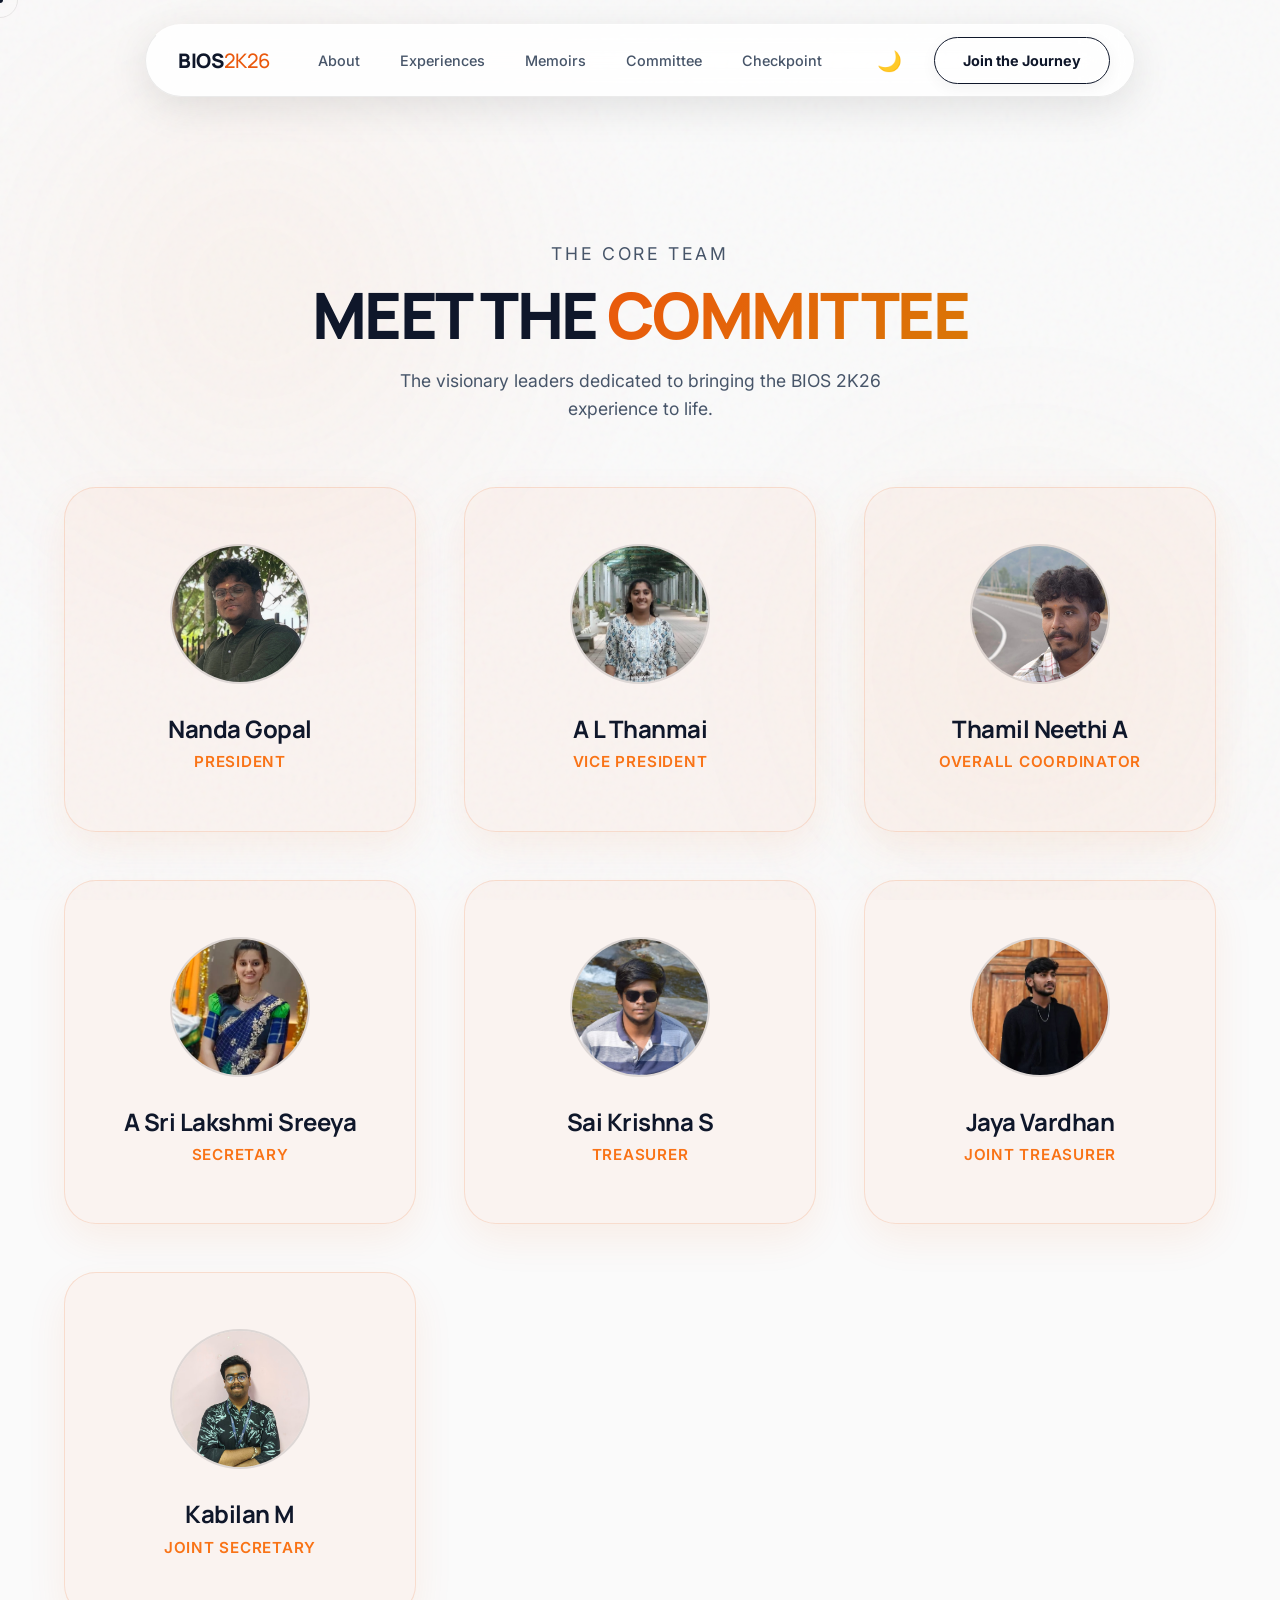
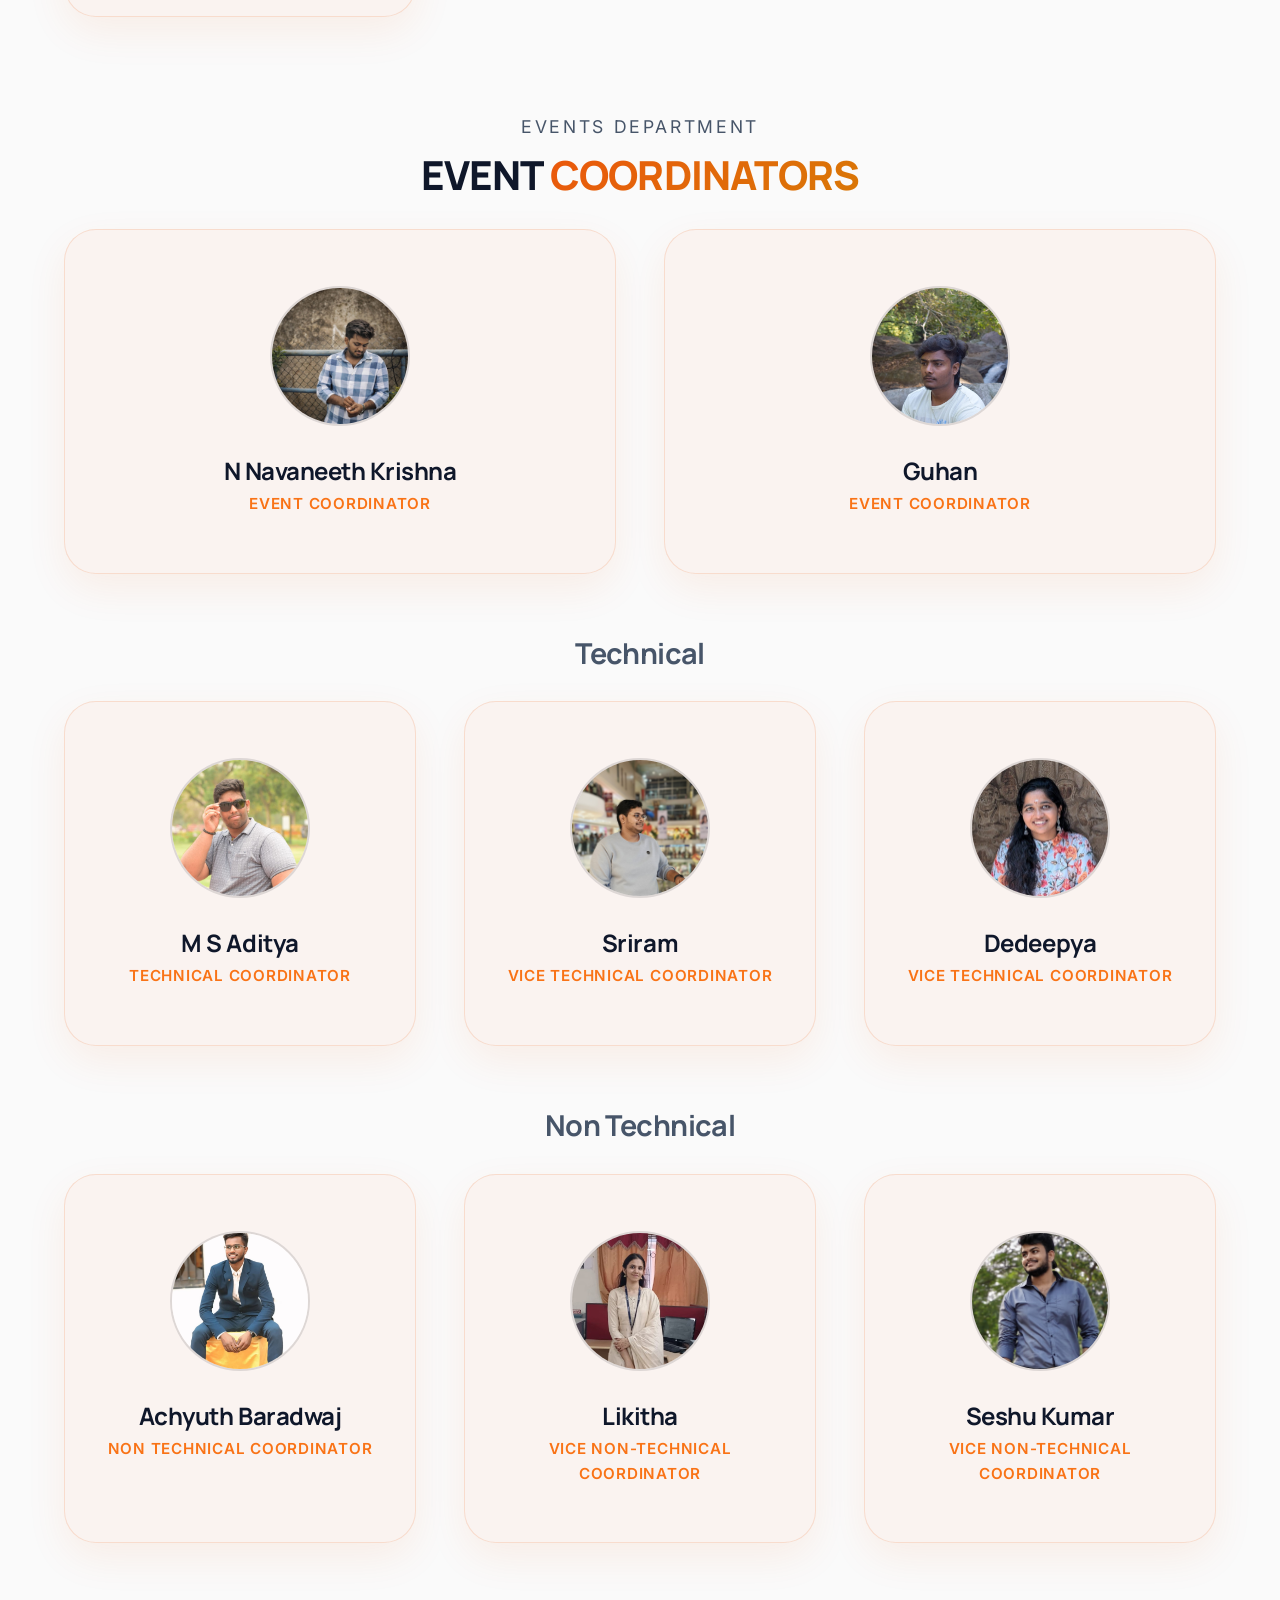
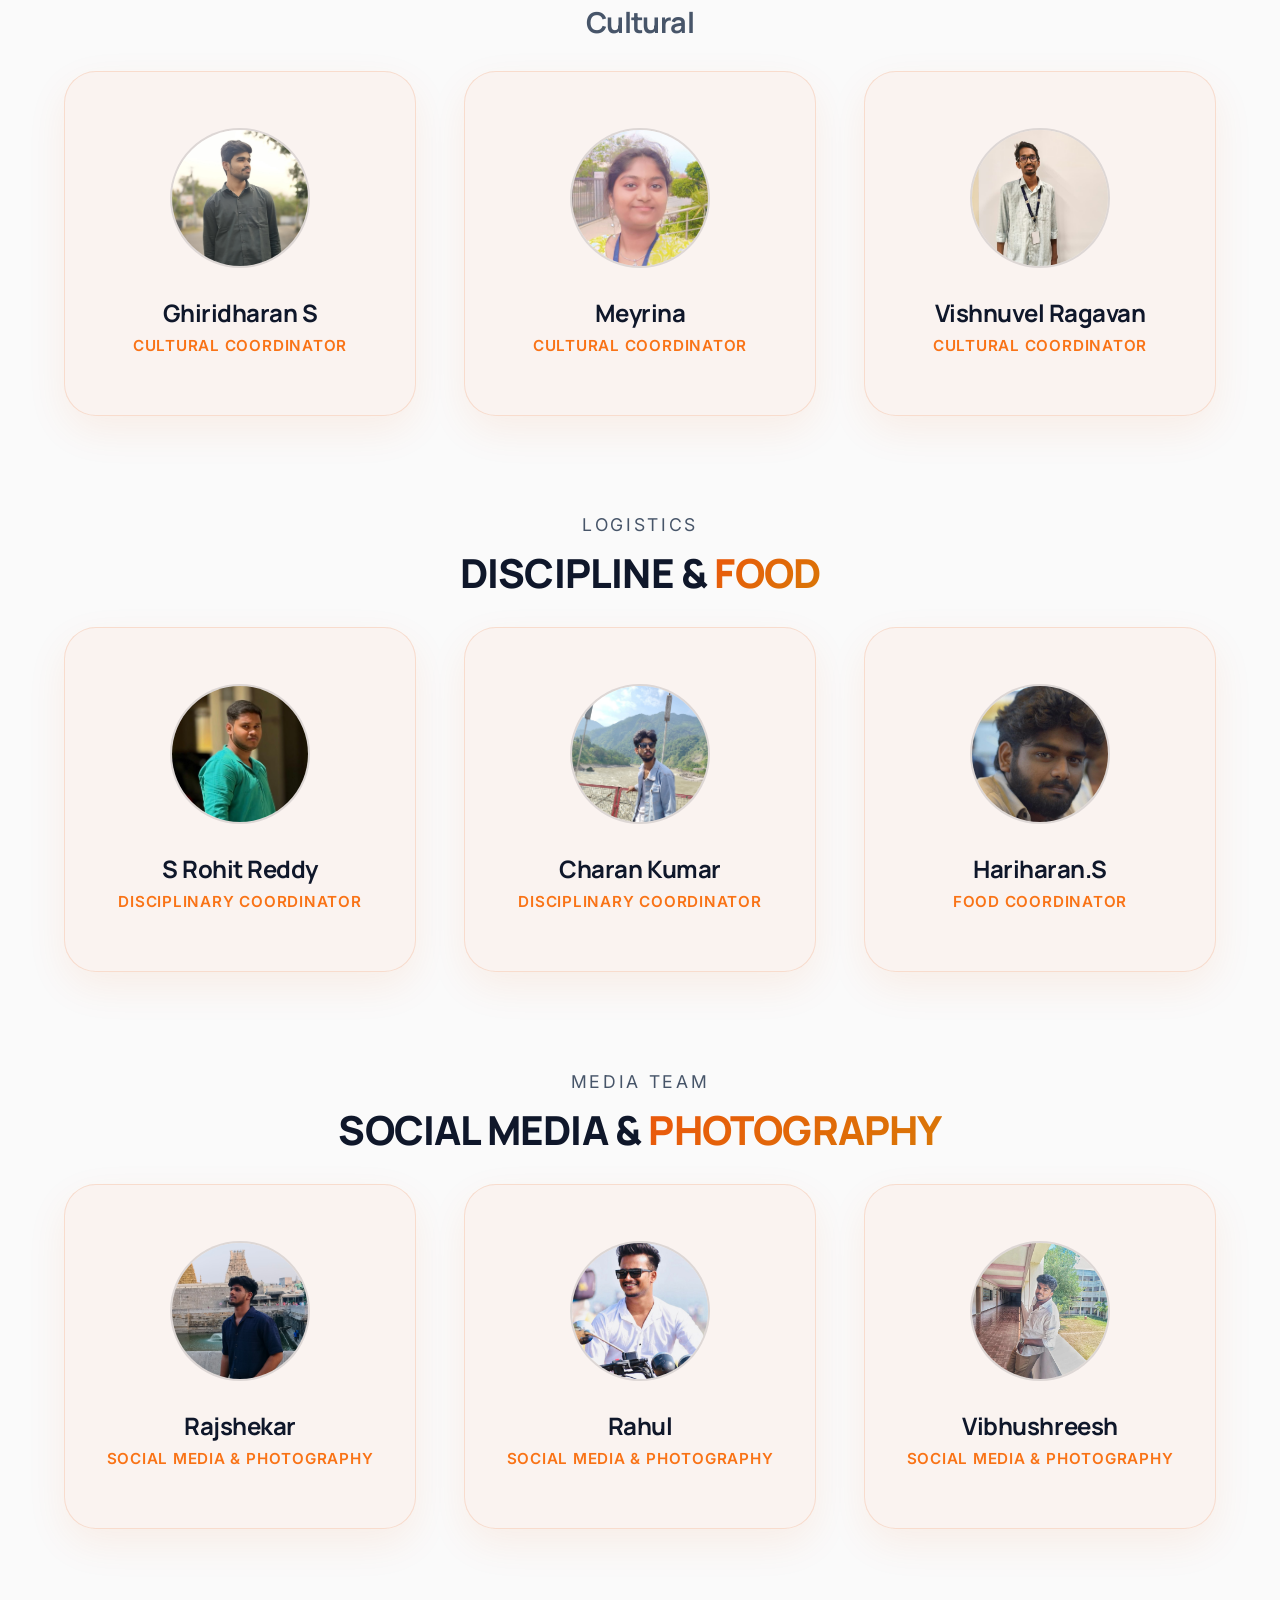
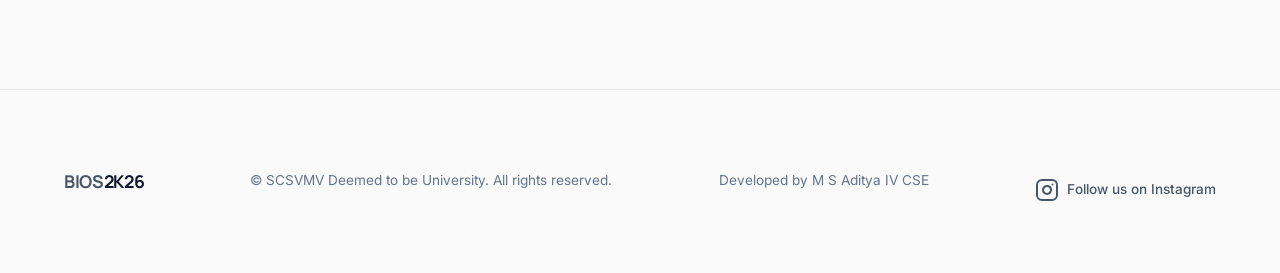
==== commit a4488fbc: "adding of memoir feature" ====
--- a/committee.html
+++ b/committee.html
@@ -32,7 +32,7 @@
             <div class="nav-links">
                 <a href="index.html#about">About</a>
                 <a href="index.html#events">Experiences</a>
-                <a href="index.html#gallery">Legacy</a>
+                <a href="gallery.html">Memoirs</a>
                 <a href="committee.html">Committee</a>
                 <a href="index.html#register">Checkpoint</a>
             </div>
